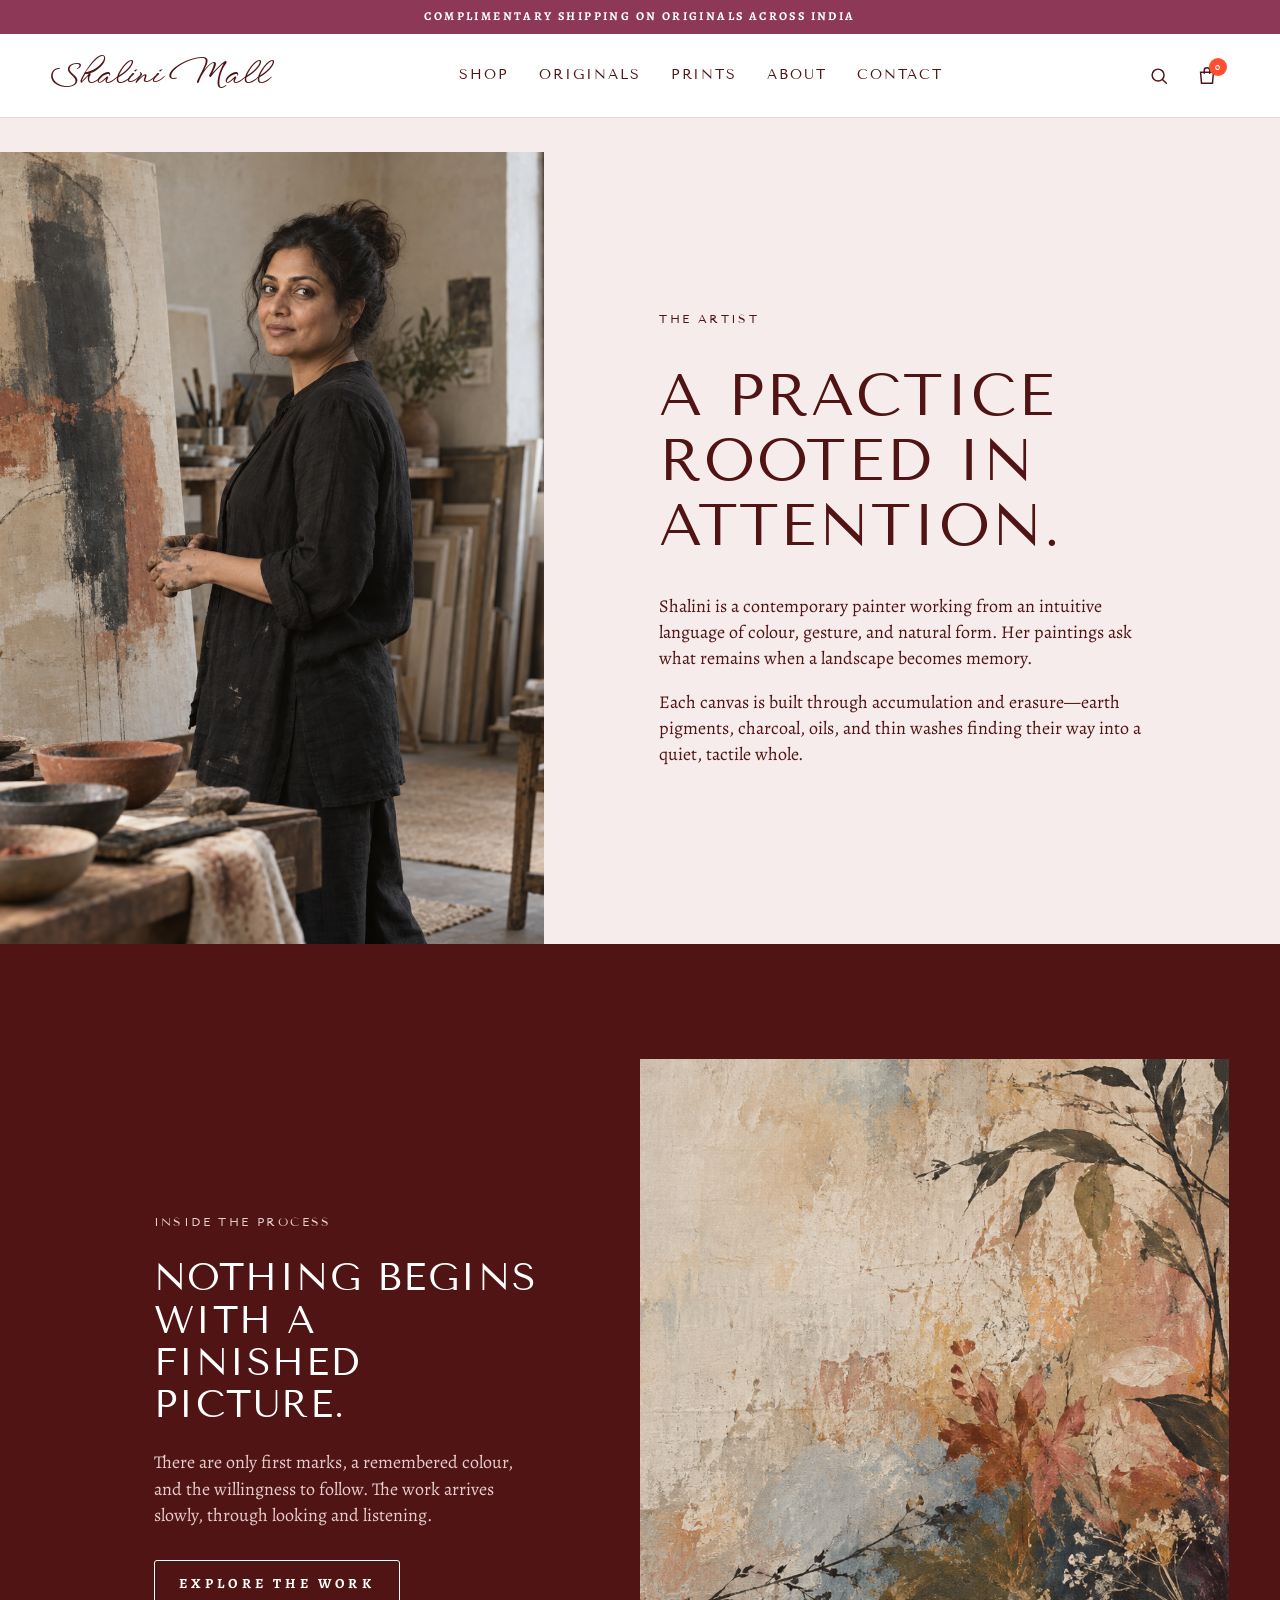
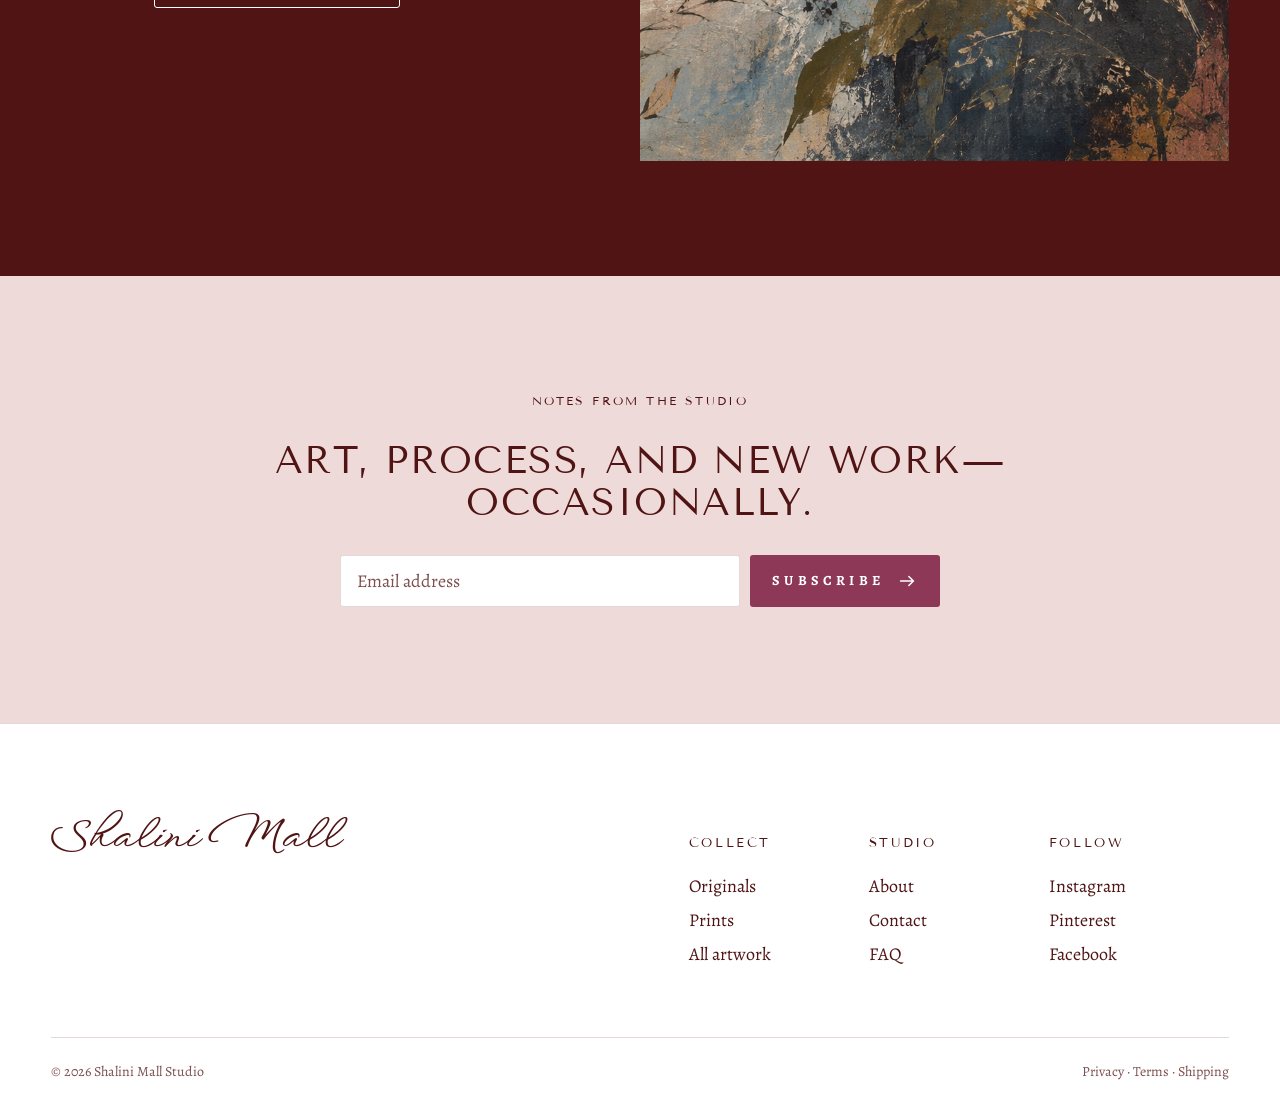
==== about.html @ 7da841d7 "Initial commit: Shalini Mall static site Co-Authored-By: Claude Opus 5.5 <noreply@anthropic.com>" ====
<!doctype html><html lang="en"><head><meta charset="utf-8"><meta name="viewport" content="width=device-width,initial-scale=1"><title>About the Artist — Shalini Mall</title><meta name="description" content="Meet Shalini and discover the ideas, materials and quiet rituals behind the work."><link rel="stylesheet" href="css/style.css"><link rel="stylesheet" href="css/animations.css"><link rel="stylesheet" href="css/responsive.css"><script defer src="js/products.js"></script><script defer src="js/cart.js"></script><script defer src="js/main.js"></script><script defer src="js/animations.js"></script></head><body class="inner-page"><main id="main" style="padding-top:118px"><section class="about-grid"><div class="artist-image"><img src="assets/images/artist-studio.png" alt="Shalini working beside a large abstract canvas"></div><div class="about-copy"><p class="eyebrow">The artist</p><h1>A practice rooted in attention.</h1><p>Shalini is a contemporary painter working from an intuitive language of colour, gesture, and natural form. Her paintings ask what remains when a landscape becomes memory.</p><p>Each canvas is built through accumulation and erasure—earth pigments, charcoal, oils, and thin washes finding their way into a quiet, tactile whole.</p></div></section><section class="section editorial reverse"><div class="editorial-copy"><p class="eyebrow">Inside the process</p><h2>Nothing begins with a finished picture.</h2><p>There are only first marks, a remembered colour, and the willingness to follow. The work arrives slowly, through looking and listening.</p><a class="button light" href="shop.html">Explore the work</a></div><div class="editorial-image"><img src="assets/images/collection-hero.png" alt="Close-up of layered paint and botanical marks"></div></section></main></body></html>
---- css/style.css ----
@import url('https://fonts.googleapis.com/css2?family=Alegreya:ital,wght@0,400;0,500;0,700;1,400&family=Tenor+Sans&family=WindSong:wght@400;500&display=swap');
:root{--paper:#f7ecec;--paper-2:#efdada;--ink:#501414;--ink-deep:#130505;--muted:#7d4f4f;--clay:#8e3857;--clay-dim:#7c314c;--sage:#efdada;--line:rgba(80,20,20,.16);--white:#fff;--dot:#ff4f33;--radius:3px;--display:'Tenor Sans',Arial,sans-serif;--logo:'WindSong',cursive;--body:'Alegreya',Georgia,serif;--gutter:clamp(20px,4vw,60px);--ease:cubic-bezier(.26,.54,.32,1)}
*{box-sizing:border-box}html{scroll-behavior:smooth}body{margin:0;background:var(--paper);color:var(--ink);font:400 18px/1.45 var(--body);overflow-x:hidden}body.locked{overflow:hidden}a{color:inherit;text-decoration:none}button,input,select,textarea{font:inherit}button{color:inherit}img{display:block;width:100%}svg{width:22px;height:22px;fill:none;stroke:currentColor;stroke-width:1.6;stroke-linecap:round}h1,h2,h3,p{margin-top:0}h1,h2,h3{font-family:var(--display);font-weight:400;line-height:1.1;letter-spacing:.04em;text-transform:uppercase}h1{font-size:clamp(2.2rem,4.6vw,4.2rem)}h2{font-size:clamp(1.7rem,3vw,2.6rem)}h3{font-size:1.05rem;letter-spacing:.18em}.sr-only{position:absolute;width:1px;height:1px;padding:0;margin:-1px;overflow:hidden;clip:rect(0,0,0,0);white-space:nowrap;border:0}.skip-link{position:fixed;left:16px;top:-60px;z-index:100;background:#fff;padding:12px}.skip-link:focus{top:16px}
.announcement{height:34px;background:var(--clay);color:var(--white);display:grid;place-items:center;text-transform:uppercase;letter-spacing:.2em;font-size:12px;font-weight:700}
.site-header{height:84px;position:fixed;top:34px;left:0;right:0;z-index:30;display:grid;grid-template-columns:auto 1fr auto;gap:24px;align-items:center;padding-inline:var(--gutter);background:var(--white);color:var(--ink);border-bottom:1px solid var(--line);transition:top .3s var(--ease),box-shadow .3s var(--ease)}.site-header.scrolled{top:0;box-shadow:0 1px 14px rgba(80,20,20,.08)}.desktop-nav,.header-actions{display:flex;align-items:center;gap:30px}.desktop-nav{justify-content:center}.desktop-nav a{font-family:var(--display);text-transform:uppercase;letter-spacing:.14em;font-size:14px}.desktop-nav a,.footer-links a{position:relative}.desktop-nav a:after,.footer-links a:after,.text-link:after{content:'';height:1px;background:currentColor;position:absolute;left:0;right:100%;bottom:-3px;transition:right .35s var(--ease)}.desktop-nav a:hover:after,.footer-links a:hover:after,.text-link:hover:after{right:0}.header-actions{justify-content:flex-end;gap:4px}
.brand{display:inline-flex;align-items:center;line-height:1}.brand span{font-family:var(--logo);font-weight:500;font-size:30px;white-space:nowrap;padding-block:6px}.brand.mini{color:var(--ink)}.brand.inverse{color:var(--ink)}footer .brand span{font-size:40px}.icon-btn{width:44px;height:44px;border:0;background:transparent;display:grid;place-items:center;cursor:pointer}.menu-btn{display:none}.cart-button{position:relative}.cart-button span{position:absolute;right:2px;top:4px;min-width:18px;height:18px;padding:0 4px;border-radius:9px;background:var(--dot);color:#fff;display:grid;place-items:center;font:700 10px/1 var(--body)}
.hero{position:relative;margin-top:84px;min-height:calc(100svh - 118px);color:#fff;background:var(--ink);overflow:hidden}.hero-slide{position:absolute;inset:0;display:flex;align-items:flex-end}.hero-slide:not(:first-child){visibility:hidden}.hero-media,.hero-media:after{position:absolute;inset:0}.hero-media{overflow:hidden}.hero-media:after{content:'';background:linear-gradient(90deg,rgba(19,5,5,.5),transparent 68%),linear-gradient(0deg,rgba(19,5,5,.4),transparent 55%)}.hero-parallax{position:absolute;left:0;right:0;top:0;height:115%;transition:transform .05s linear}.hero-parallax img{height:100%;object-fit:cover;transform:scale(var(--zoom,1));transform-origin:var(--focus,center)}.hero-copy{position:relative;z-index:1;margin-inline:var(--gutter);bottom:10vh;max-width:760px}.hero-copy .hero-title{margin:.3em 0;font-size:clamp(2.4rem,5.4vw,5rem)}.hero-sub{font-size:clamp(1.05rem,1.5vw,1.3rem);max-width:42ch}.hero-crop{overflow:hidden;padding-bottom:.08em}.hero-crop>span{display:block}
.eyebrow{font-family:var(--display);text-transform:uppercase;letter-spacing:.2em;font-size:12px}.button{min-height:48px;display:inline-flex;align-items:center;justify-content:center;padding:11px 24px;text-transform:uppercase;letter-spacing:.3em;font-size:14px;font-weight:700;border:1px solid currentColor;border-radius:var(--radius);transition:background .25s var(--ease),color .25s var(--ease),border-color .25s var(--ease);cursor:pointer}.button.light{color:white}.button.light:hover{background:white;color:var(--ink)}.button.dark{background:var(--clay);color:white;border-color:var(--clay)}.button.dark:hover{background:var(--clay-dim);border-color:var(--clay-dim)}.button.full{width:100%}
.section{padding:clamp(72px,9vw,130px) var(--gutter)}.section-head{display:flex;flex-direction:column;align-items:center;text-align:center;gap:18px;margin-bottom:clamp(36px,5vw,60px)}.section-head h2{margin:0}.text-link{position:relative;text-transform:uppercase;letter-spacing:.2em;font-size:13px;font-weight:700}
.collections{display:grid;grid-template-columns:1.3fr .7fr;gap:16px}.collection-card{position:relative;min-height:70vh;overflow:hidden;color:white;display:flex;align-items:flex-end;padding:clamp(28px,4vw,56px)}.collection-card img{position:absolute;inset:0;height:100%;object-fit:cover;object-position:var(--crop);transition:transform 1.1s var(--ease)}.collection-card:after{content:'';position:absolute;inset:0;background:linear-gradient(0deg,rgba(19,5,5,.55),transparent 58%)}.collection-card:hover img{transform:scale(1.04)}.collection-card div{position:relative;z-index:1}.collection-card h3{font-size:clamp(1.8rem,3.2vw,2.8rem);letter-spacing:.06em;margin:.2em 0 .4em}
.product-grid{display:grid;grid-template-columns:repeat(3,1fr);gap:clamp(36px,4vw,56px) clamp(16px,2vw,30px)}.product-image{position:relative;aspect-ratio:4/5;overflow:hidden;display:block;background:var(--white)}.product-image img{height:100%;object-fit:cover;object-position:var(--crop);transition:transform .8s var(--ease)}.product-image:after{content:'';position:absolute;inset:0;background:#000;opacity:0;transition:opacity .3s var(--ease)}.product-image:hover:after{opacity:.1}.product-image:hover img{transform:scale(1.03)}.product-image span{position:absolute;top:0;right:0;z-index:1;background:var(--clay);color:#fff;padding:6px 7px 6px 9px;font-size:12px;line-height:1;text-transform:uppercase;letter-spacing:.1em}.product-meta{display:flex;flex-direction:column;align-items:center;text-align:center;gap:4px;padding-top:16px}.product-meta h3{font-size:16px;letter-spacing:.2em;line-height:1.2;margin:0 0 6px}.product-meta p{font-size:15px;color:var(--muted);margin:0}.product-meta strong{font-size:16px;color:var(--clay);font-weight:400}
.editorial{display:grid;grid-template-columns:1fr 1fr;background:var(--white)}.editorial-image{min-height:78vh;overflow:hidden}.editorial-image img{height:100%;object-fit:cover}.editorial-copy{display:flex;flex-direction:column;align-items:flex-start;justify-content:center;padding:clamp(56px,8vw,130px)}.editorial-copy h2{margin:.4em 0 .6em}.editorial-copy p:not(.eyebrow){max-width:48ch;color:var(--muted);margin-bottom:32px}.editorial.reverse{background:var(--ink);color:var(--white)}.editorial.reverse .editorial-copy{order:1}.editorial.reverse .editorial-image{order:2}.editorial.reverse .editorial-copy p{color:#e6cccc}.about-grid{display:grid;grid-template-columns:.85fr 1.15fr}.artist-image{min-height:88vh}.artist-image img{height:100%;object-fit:cover}.about-copy{display:flex;flex-direction:column;justify-content:center;padding:clamp(56px,9vw,140px)}.about-copy h1,.about-copy h2{margin:.4em 0 .6em}
.reviews{background:var(--white);padding-inline:0;overflow:hidden;container-type:inline-size;--card:33.333cqw}.reviews .section-head{padding-inline:var(--gutter);margin-bottom:10px}.review-track{position:relative;display:flex;overflow-x:auto;scroll-snap-type:x mandatory;scrollbar-width:none;padding:40px calc((100cqw - var(--card))/2) 50px;outline:0}.review-track::-webkit-scrollbar{display:none}.review-card{flex:0 0 var(--card);margin:0;scroll-snap-align:center;display:flex;cursor:pointer}.review-card.is-selected{cursor:auto}.review-body{flex:1;display:flex;flex-direction:column;align-items:center;text-align:center;background:var(--paper);margin:0 18px;padding:36px 30px 32px;transform:scale(.86);transition:transform .5s ease,box-shadow .5s ease}.is-selected .review-body{position:relative;z-index:1;transform:scale(1);box-shadow:0 10px 25px rgba(80,20,20,.12)}.review-track:focus-visible .is-selected .review-body{outline:1px solid var(--clay);outline-offset:4px}.review-stars{color:var(--clay);font-size:18px;letter-spacing:.2em;margin-bottom:16px}.review-body blockquote{margin:0 0 22px;font-size:1.05rem;line-height:1.55}.review-thumb{display:block;width:65px;height:65px;border-radius:50%;overflow:hidden;margin:auto 0 12px}.review-thumb img{height:100%;object-fit:cover;object-position:var(--crop)}.review-body figcaption{display:flex;flex-direction:column;align-items:center;gap:2px}.review-body cite{font-style:normal;font-weight:700;font-size:1.05rem}.review-body figcaption span{font-size:14px;color:var(--muted)}.review-piece{margin-top:8px;font:400 12px var(--display);text-transform:uppercase;letter-spacing:.14em;color:var(--clay)}.review-piece:hover{text-decoration:underline;text-underline-offset:3px}.review-dots{display:flex;justify-content:center;gap:6px}.review-dot{width:24px;height:24px;border:0;padding:0;background:none;cursor:pointer;display:grid;place-items:center;color:var(--ink)}.review-dot:before{content:'';width:6px;height:6px;border-radius:50%;background:currentColor;opacity:.35;transition:.3s}.review-dot[aria-current]:before{width:9px;height:9px;opacity:1}
.newsletter{background:var(--sage);color:var(--ink);padding:clamp(72px,9vw,120px) var(--gutter);display:flex;flex-direction:column;align-items:center;text-align:center}.newsletter h2{max-width:760px;margin:.5em auto .8em}.newsletter form{width:min(600px,100%);display:flex;gap:10px;position:relative}.newsletter input{flex:1;background:var(--white);border:1px solid var(--line);border-radius:var(--radius);color:var(--ink);padding:12px 16px;outline:none}.newsletter input:focus{border-color:var(--ink)}.newsletter input::placeholder{color:var(--muted)}.newsletter button{border:0;border-radius:var(--radius);background:var(--clay);color:white;display:flex;align-items:center;justify-content:center;gap:12px;padding:11px 22px;text-transform:uppercase;letter-spacing:.3em;font-size:14px;font-weight:700;cursor:pointer;transition:background .25s var(--ease)}.newsletter button:hover{background:var(--clay-dim)}.form-message{position:absolute;top:100%;left:0;margin-top:9px}
footer{background:var(--white);color:var(--ink);border-top:1px solid var(--line);padding:clamp(60px,7vw,90px) var(--gutter) 28px}.footer-links{display:grid;grid-template-columns:repeat(3,180px);justify-content:end;margin-top:-30px}.footer-links div{display:flex;flex-direction:column;gap:8px}.footer-links b{font:400 13px var(--display);text-transform:uppercase;letter-spacing:.2em;margin-bottom:14px}.legal{border-top:1px solid var(--line);margin-top:70px;padding-top:24px;display:flex;justify-content:space-between;font-size:14px;color:var(--muted)}
.scrim{position:fixed;inset:0;background:rgba(19,5,5,.45);z-index:50;opacity:0;visibility:hidden;transition:.3s}.overlay-open .scrim{opacity:1;visibility:visible}.panel{position:fixed;top:0;bottom:0;width:min(460px,92vw);background:var(--white);color:var(--ink);z-index:60;padding:28px;transition:transform .5s var(--ease);display:flex;flex-direction:column}.menu-panel{left:0;transform:translateX(-105%)}.cart-panel{right:0;transform:translateX(105%)}.panel.open{transform:none}.panel-head{display:flex;justify-content:space-between;align-items:center;border-bottom:1px solid var(--line);padding-bottom:20px}.panel-head h2{font-size:1.3rem;margin:0}.menu-panel nav{display:flex;flex-direction:column;margin:auto 0}.menu-panel nav a{font:400 clamp(1.5rem,4vw,2.2rem)/1.9 var(--display);text-transform:uppercase;letter-spacing:.08em}.panel-foot{display:flex;gap:20px;border-top:1px solid var(--line);padding-top:20px}
.cart-items{overflow:auto;flex:1;padding-block:24px}.cart-item{display:grid;grid-template-columns:90px 1fr;gap:16px;padding-block:16px;border-bottom:1px solid var(--line)}.cart-thumb{height:110px;overflow:hidden}.cart-thumb img{height:100%;object-fit:cover;object-position:var(--crop)}.cart-line{display:flex;justify-content:space-between;gap:12px}.cart-line button{border:0;background:none;font-size:13px;text-decoration:underline;cursor:pointer}.cart-item small{display:block;color:var(--muted);margin:7px 0 18px}.qty{border:1px solid var(--line);border-radius:var(--radius);display:flex;align-items:center}.qty button{width:30px;height:28px;text-decoration:none}.cart-summary{border-top:1px solid var(--line);padding-top:20px}.cart-summary div{display:flex;justify-content:space-between}.cart-summary p{font-size:14px;color:var(--muted)}.empty-state{margin:auto;text-align:center}
.search-overlay{position:fixed;inset:0;background:var(--paper);z-index:70;padding:50px var(--gutter);transform:translateY(-105%);transition:.5s var(--ease);overflow:auto}.search-overlay.open{transform:none}.search-top{display:flex;justify-content:space-between;align-items:center}.search-top label{font-family:var(--display);text-transform:uppercase;letter-spacing:.2em;font-size:12px}.search-overlay>input{width:100%;border:0;border-bottom:1px solid var(--line);background:none;color:var(--ink);font:400 clamp(1.8rem,4.5vw,3.6rem) var(--display);text-transform:uppercase;letter-spacing:.06em;padding:4vw 0 2vw;outline:0}.search-results{max-width:900px;margin-top:40px}.search-results a{display:flex;justify-content:space-between;border-bottom:1px solid var(--line);padding:18px 0;font-size:18px}.search-results small{display:block;color:var(--muted);font-size:13px}.search-results b{color:var(--clay);font-weight:400}
.toast{position:fixed;z-index:90;left:50%;bottom:28px;transform:translate(-50%,20px);background:var(--ink);color:white;border-radius:var(--radius);padding:12px 20px;opacity:0;visibility:hidden;transition:.3s}.toast.show{opacity:1;visibility:visible;transform:translate(-50%,0)}
.shop-page{padding:190px var(--gutter) 120px}.shop-head{display:flex;flex-direction:column;align-items:center;text-align:center;gap:28px;margin-bottom:50px}.shop-head h1{margin:.3em 0 .4em}.shop-head p:not(.eyebrow){color:var(--muted);margin:0}.filters{display:flex;flex-wrap:wrap;justify-content:center;gap:8px}.filter,.sort{border:1px solid var(--line);border-radius:var(--radius);background:var(--white);color:var(--ink);padding:10px 18px;min-height:44px;cursor:pointer}.filter{font-family:var(--display);text-transform:uppercase;letter-spacing:.14em;font-size:13px}.filter.active{background:var(--clay);border-color:var(--clay);color:white}
.product-layout{display:grid;grid-template-columns:1.18fr .82fr;gap:clamp(40px,6vw,100px);padding:170px var(--gutter) 120px}.product-gallery{position:relative;min-height:80vh;overflow:hidden;background:var(--white)}.product-gallery img{position:absolute;inset:0;height:100%;object-fit:cover;object-position:var(--crop);cursor:zoom-in}.gallery-note{position:absolute;bottom:20px;left:20px;background:rgba(255,255,255,.9);padding:8px 12px;font-size:12px;text-transform:uppercase;letter-spacing:.1em}.product-info{align-self:start;position:sticky;top:120px}.product-info h1{font-size:clamp(1.9rem,3vw,2.6rem);margin:.3em 0}.price{font-size:1.25rem;color:var(--clay)}.product-info>p{max-width:50ch;color:var(--muted)}.option-group{border-top:1px solid var(--line);padding-top:20px;margin-top:28px}.option-group label{display:block;font-family:var(--display);text-transform:uppercase;letter-spacing:.2em;font-size:12px;margin-bottom:10px}.option-group select{width:100%;padding:12px 14px;background:var(--white);color:var(--ink);border:1px solid var(--line);border-radius:var(--radius)}.purchase-row{display:grid;grid-template-columns:90px 1fr;gap:10px;margin-top:24px}.purchase-row input{width:100%;text-align:center;border:1px solid var(--line);border-radius:var(--radius);background:var(--white);color:var(--ink)}.accordion{border-top:1px solid var(--line);margin-top:36px}.accordion details{border-bottom:1px solid var(--line);padding:18px 0}.accordion summary{cursor:pointer;font-family:var(--display);text-transform:uppercase;letter-spacing:.16em;font-size:13px}
.contact-grid{display:grid;grid-template-columns:1fr 1fr;gap:40px}.contact-card{background:var(--white);padding:clamp(30px,5vw,70px)}.contact-card input,.contact-card textarea{width:100%;border:0;border-bottom:1px solid var(--line);background:transparent;color:var(--ink);padding:16px 0;margin-bottom:18px}.contact-card input:focus,.contact-card textarea:focus{outline:0;border-bottom-color:var(--ink)}.contact-card textarea{min-height:120px}.faq details{border-top:1px solid var(--line);padding:20px 0}.faq summary{font-family:var(--display);text-transform:uppercase;letter-spacing:.1em;font-size:1rem;cursor:pointer}
---- css/animations.css ----
[data-reveal]{opacity:0;transform:translateY(32px);transition:opacity .8s var(--ease),transform .8s var(--ease)}[data-reveal].is-visible{opacity:1;transform:none}.js .hero .hero-slide{visibility:hidden;transition:visibility 0s .6s}.js .hero .hero-slide.is-selected{visibility:visible;transition:none}.js .hero .hero-media{opacity:0}.js .hero .is-selected .hero-media{animation:heroIn .7s ease both}.js .hero .animate-out .hero-media{animation:heroOut .5s ease-in .05s both}.js .hero .hero-crop>span{opacity:0;transform:translateY(15px)}.js .hero .is-selected .hero-crop>span{animation:riseUp 1s var(--ease) .7s forwards}.js .hero .is-selected .hero-title>span{animation-duration:.8s;animation-delay:.3s}.js .hero .hero-link{opacity:0}.js .hero .is-selected .hero-link{animation:fadeIn .6s ease 1s both}@keyframes heroIn{from{opacity:0;transform:translateX(200px)}to{opacity:1;transform:none}}@keyframes heroOut{from{opacity:1;transform:none}to{opacity:0;transform:translateX(-200px)}}@keyframes fadeIn{from{opacity:0}to{opacity:1}}@keyframes riseUp{from{opacity:1;transform:translateY(120%)}to{opacity:1;transform:none}}@media(prefers-reduced-motion:reduce){*,*:before,*:after{animation-duration:.01ms!important;animation-iteration-count:1!important;scroll-behavior:auto!important;transition-duration:.01ms!important}[data-reveal]{opacity:1;transform:none}}
---- css/responsive.css ----
@media(max-width:900px){.desktop-nav{display:none}.menu-btn{display:grid}.site-header{grid-template-columns:auto 1fr auto}.editorial,.about-grid,.product-layout,.contact-grid{grid-template-columns:1fr}.editorial.reverse .editorial-copy{order:2}.product-info{position:static}.collections{grid-template-columns:1fr}.collection-card{min-height:62vh}.product-grid{grid-template-columns:repeat(2,1fr)}.reviews{--card:60cqw}.footer-links{grid-template-columns:repeat(3,1fr);margin-top:4rem}.hero-copy{bottom:8vh}.hero-copy .hero-title{max-width:12ch}.filters{width:100%}.artist-image{min-height:70vh}.newsletter h2{max-width:18ch}.product-gallery{min-height:70vh}}
@media(max-width:560px){:root{--gutter:20px}.announcement{font-size:10px;letter-spacing:.14em}.site-header{top:29px;height:68px}.brand span{font-size:24px}.hero{margin-top:68px;min-height:calc(100svh - 97px)}.hero-copy{bottom:7vh}.hero-sub{max-width:29ch}.product-grid{grid-template-columns:1fr}.reviews{--card:82cqw}.review-body{margin:0 8px;padding:30px 20px 26px}.product-image{aspect-ratio:4/5}.section{padding-block:88px}.editorial-copy,.about-copy{padding:72px var(--gutter)}.panel{width:100%}.newsletter{padding:88px var(--gutter)}.newsletter form{flex-direction:column;align-items:stretch}.footer-links{grid-template-columns:1fr 1fr;gap:40px}footer{padding:72px var(--gutter) 24px}.legal{align-items:flex-start;flex-direction:column}.shop-page{padding-top:142px}.search-overlay{padding:32px var(--gutter)}.search-overlay input{font-size:2rem}.collection-card{min-height:54vh}.contact-card{padding:32px}.product-layout{padding-top:130px}}
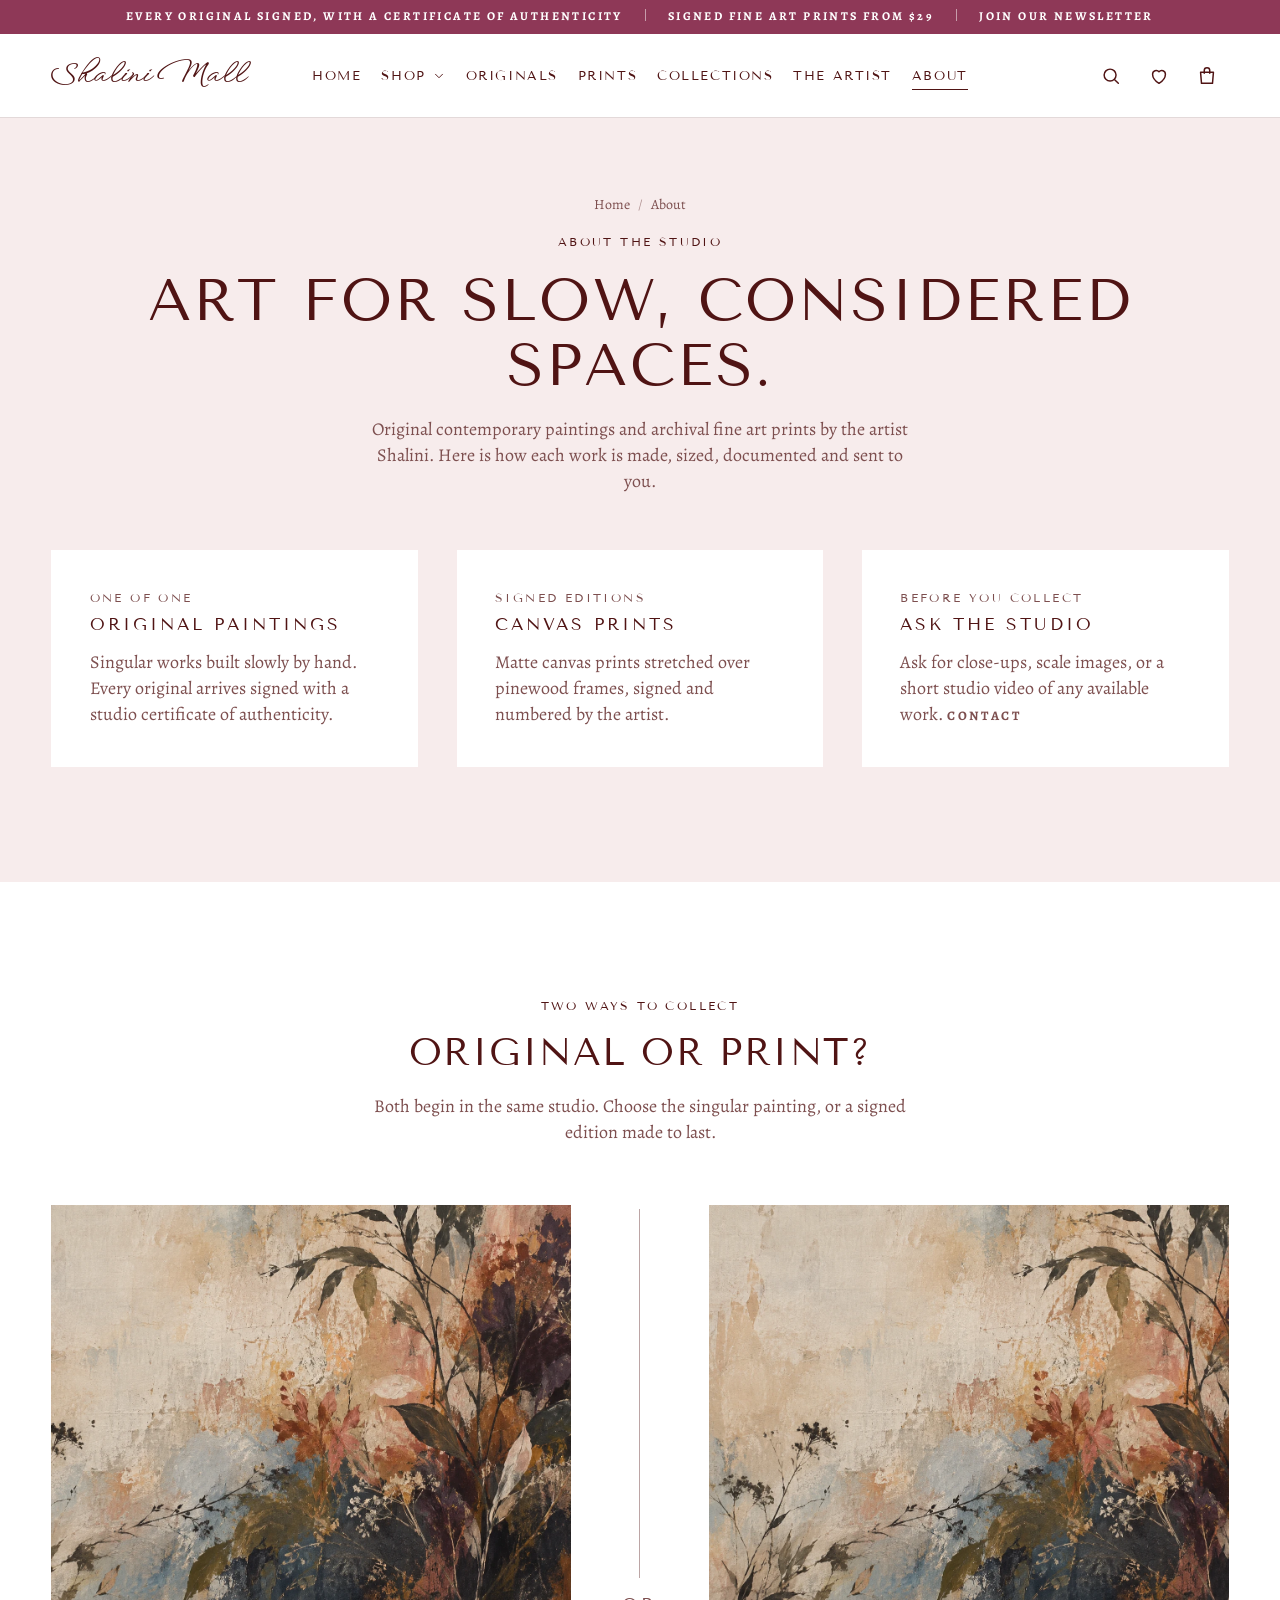
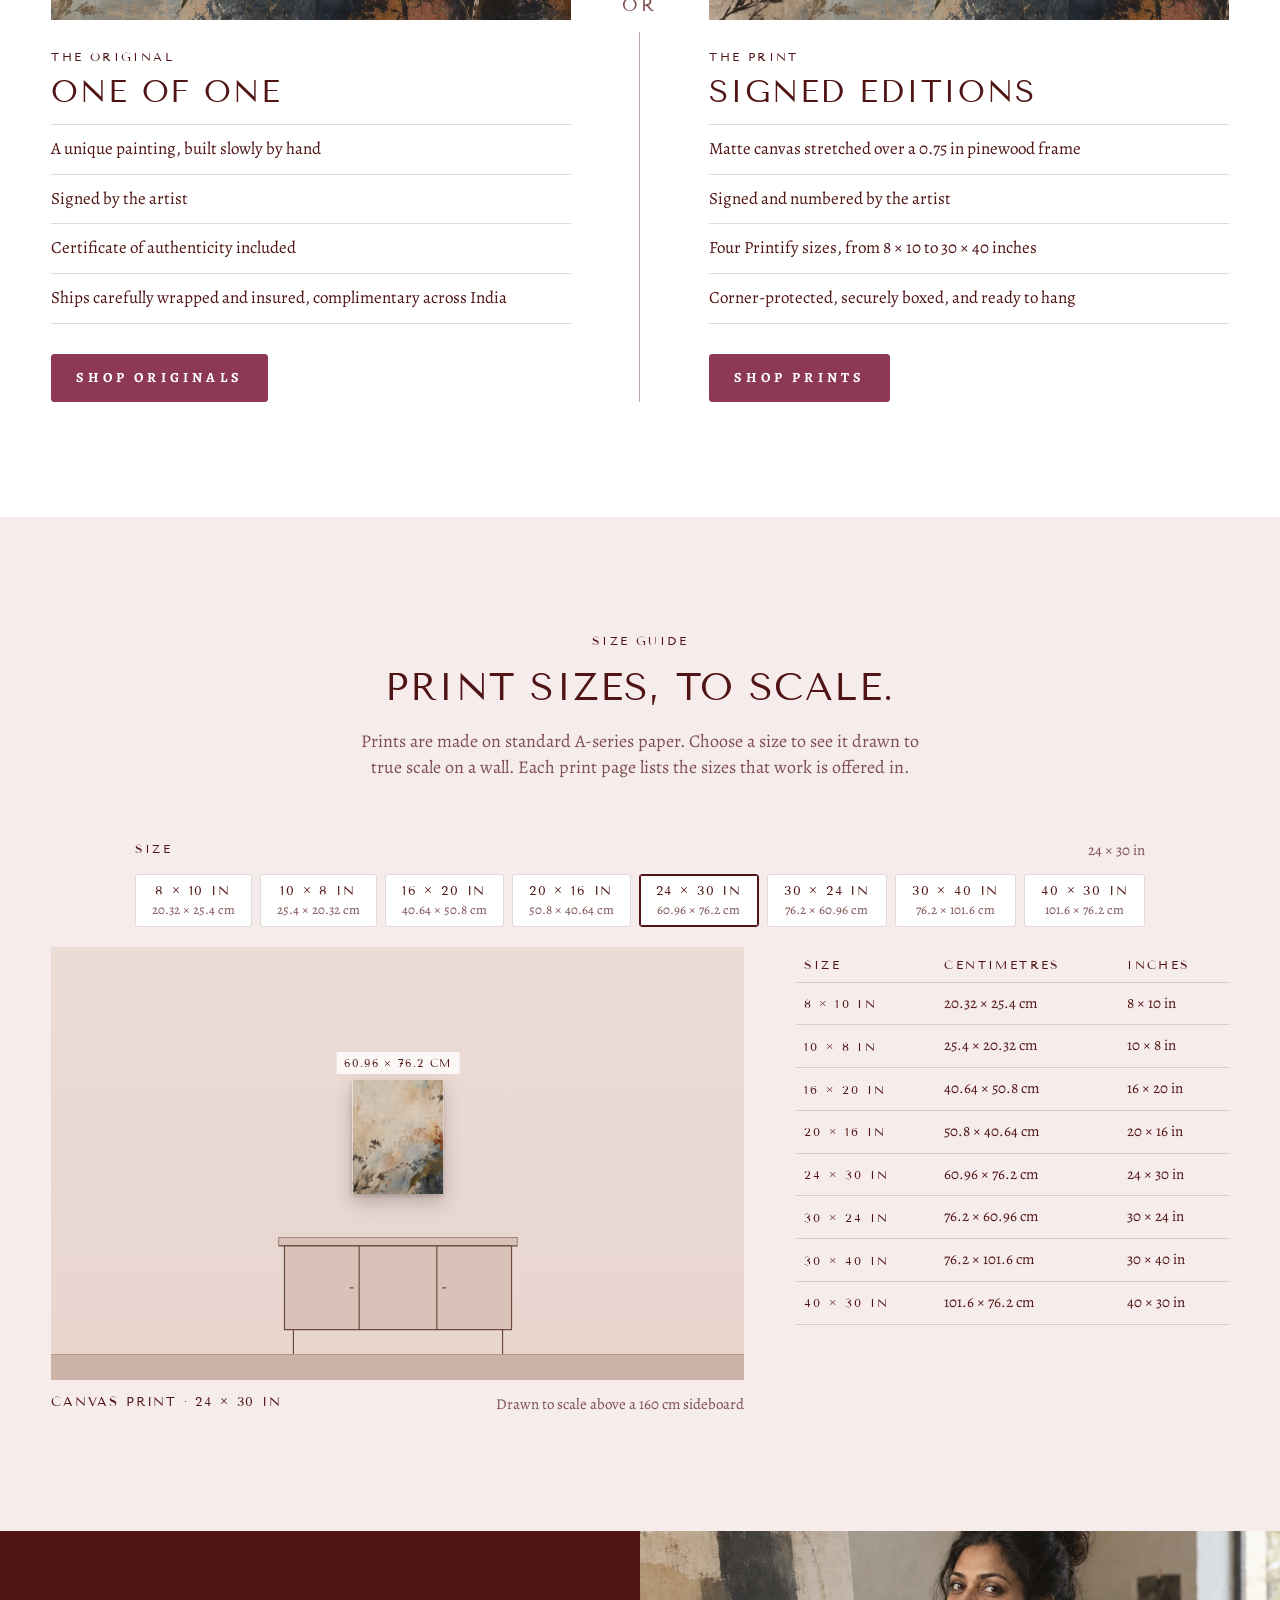
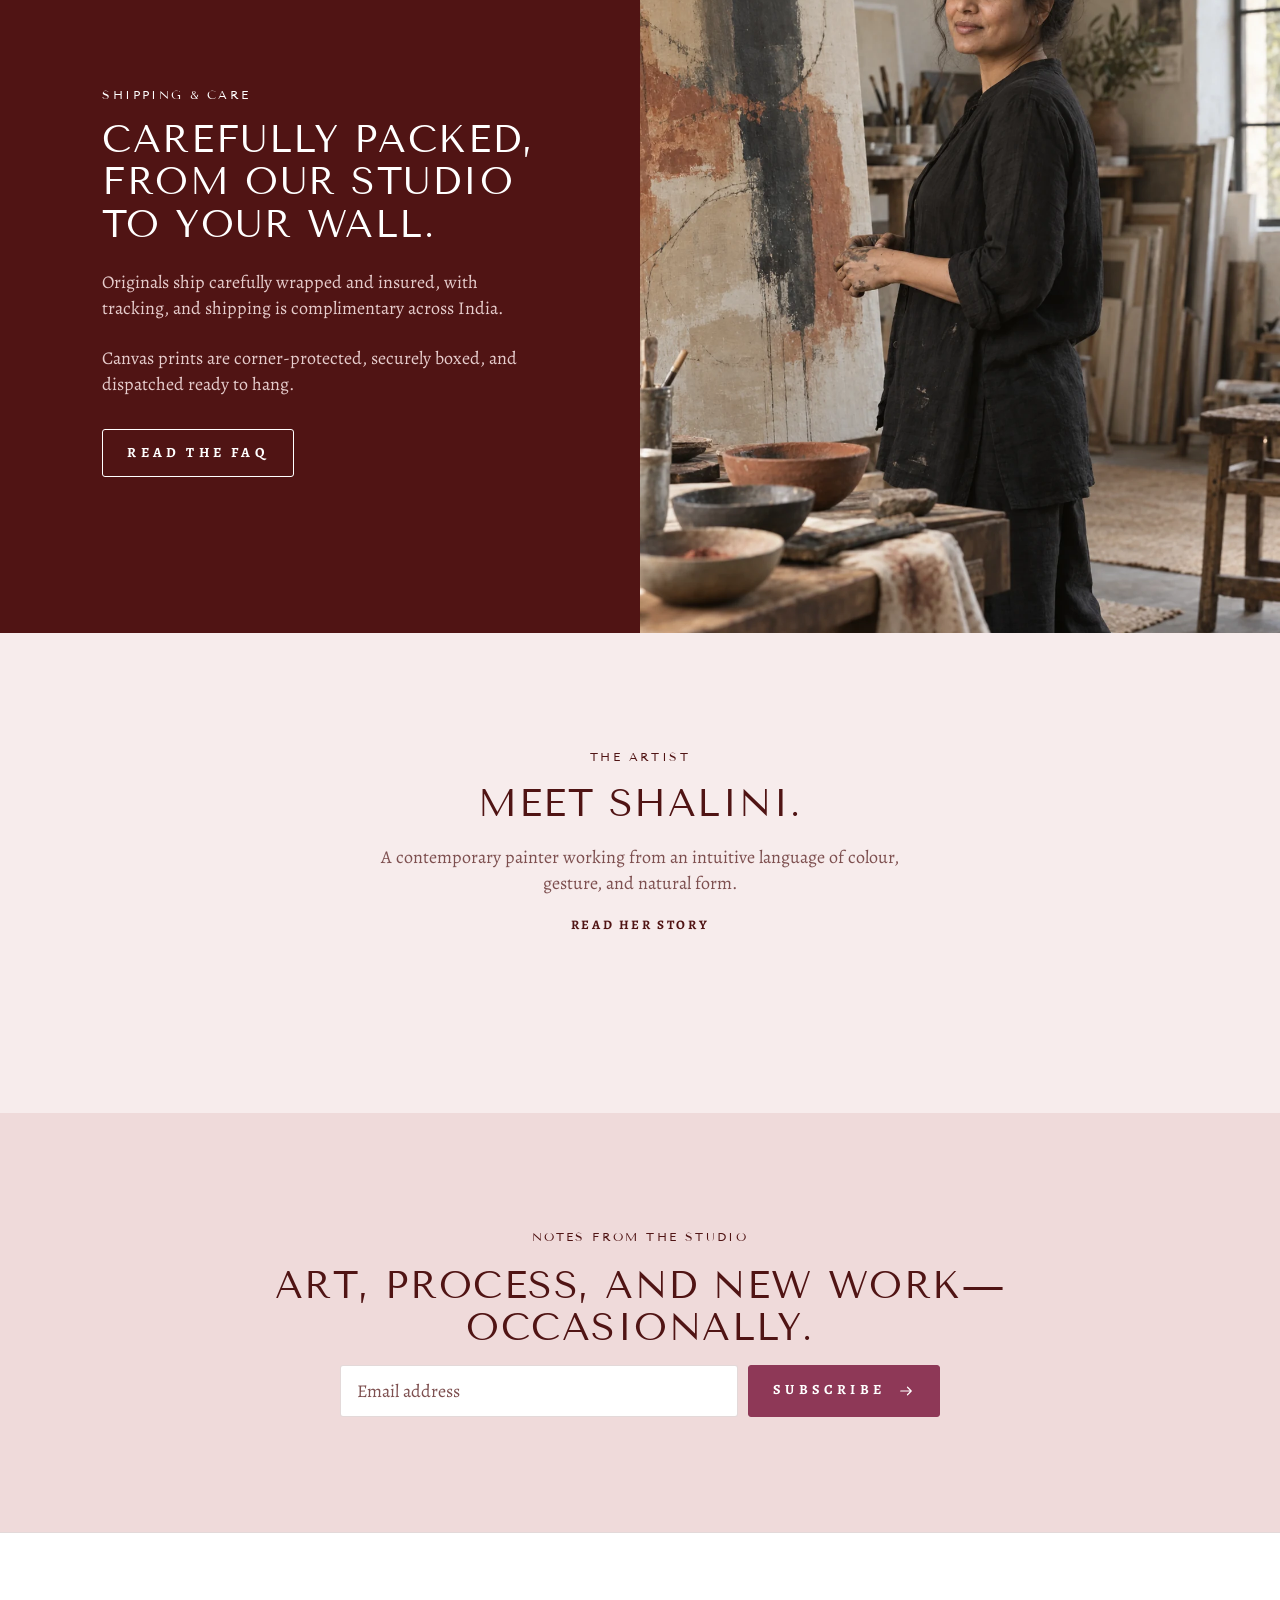
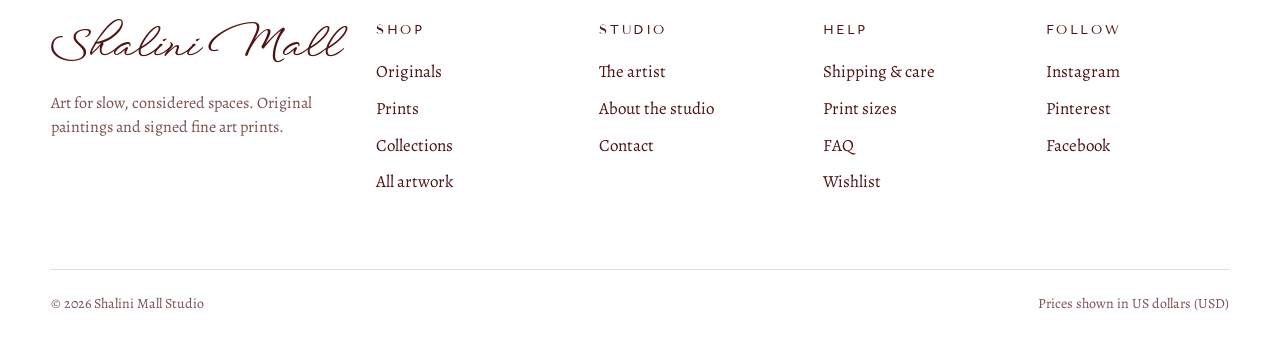
==== commit 383035bd: "Update Shalini Mall storefront and Shopify catalogue setup" ====
--- a/about.html
+++ b/about.html
@@ -1 +1,125 @@
-<!doctype html><html lang="en"><head><meta charset="utf-8"><meta name="viewport" content="width=device-width,initial-scale=1"><title>About the Artist — Shalini Mall</title><meta name="description" content="Meet Shalini and discover the ideas, materials and quiet rituals behind the work."><link rel="stylesheet" href="css/style.css"><link rel="stylesheet" href="css/animations.css"><link rel="stylesheet" href="css/responsive.css"><script defer src="js/products.js"></script><script defer src="js/cart.js"></script><script defer src="js/main.js"></script><script defer src="js/animations.js"></script></head><body class="inner-page"><main id="main" style="padding-top:118px"><section class="about-grid"><div class="artist-image"><img src="assets/images/artist-studio.png" alt="Shalini working beside a large abstract canvas"></div><div class="about-copy"><p class="eyebrow">The artist</p><h1>A practice rooted in attention.</h1><p>Shalini is a contemporary painter working from an intuitive language of colour, gesture, and natural form. Her paintings ask what remains when a landscape becomes memory.</p><p>Each canvas is built through accumulation and erasure—earth pigments, charcoal, oils, and thin washes finding their way into a quiet, tactile whole.</p></div></section><section class="section editorial reverse"><div class="editorial-copy"><p class="eyebrow">Inside the process</p><h2>Nothing begins with a finished picture.</h2><p>There are only first marks, a remembered colour, and the willingness to follow. The work arrives slowly, through looking and listening.</p><a class="button light" href="shop.html">Explore the work</a></div><div class="editorial-image"><img src="assets/images/collection-hero.png" alt="Close-up of layered paint and botanical marks"></div></section></main></body></html>
+<!doctype html>
+<html lang="en">
+<head>
+  <meta charset="utf-8">
+  <meta name="viewport" content="width=device-width,initial-scale=1">
+  <title>About the Studio — Shalini Mall</title>
+  <meta name="description" content="How Shalini Mall's original paintings and signed fine art prints are made, sized, authenticated and shipped.">
+  <link rel="canonical" href="https://shalini-mall.vercel.app/about.html">
+  <meta property="og:type" content="website">
+  <meta property="og:site_name" content="Shalini Mall">
+  <meta property="og:title" content="About the Studio — Shalini Mall">
+  <meta property="og:description" content="Art for slow, considered spaces.">
+  <meta property="og:url" content="https://shalini-mall.vercel.app/about.html">
+  <meta property="og:image" content="https://shalini-mall.vercel.app/assets/images/artist-studio.jpg">
+  <meta name="twitter:card" content="summary_large_image">
+  <meta name="theme-color" content="#f7ecec">
+  <link rel="icon" href="data:image/svg+xml,%3Csvg xmlns='http://www.w3.org/2000/svg' viewBox='0 0 32 32'%3E%3Crect width='32' height='32' fill='%238e3857'/%3E%3Ctext x='16' y='23' font-family='Georgia,serif' font-size='20' text-anchor='middle' fill='%23fff'%3ES%3C/text%3E%3C/svg%3E">
+  <link rel="preconnect" href="https://fonts.googleapis.com">
+  <link rel="preconnect" href="https://fonts.gstatic.com" crossorigin>
+  <link rel="stylesheet" href="https://fonts.googleapis.com/css2?family=Alegreya:ital,wght@0,400;0,500;0,700;1,400&family=Tenor+Sans&family=WindSong:wght@400;500&display=swap">
+  <link rel="stylesheet" href="css/global.css">
+  <link rel="stylesheet" href="css/header.css">
+  <link rel="stylesheet" href="css/components.css">
+  <link rel="stylesheet" href="css/editorial.css">
+  <link rel="stylesheet" href="css/shop.css">
+  <link rel="stylesheet" href="css/footer.css">
+  <link rel="stylesheet" href="css/animations.css">
+  <script>document.documentElement.classList.add('js')</script>
+  <script defer src="js/core.js"></script>
+  <script defer src="js/products.js"></script>
+  <script defer src="js/cart.js"></script>
+  <script defer src="js/wishlist.js"></script>
+  <script defer src="js/recently-viewed.js"></script>
+  <script defer src="js/cards.js"></script>
+  <script defer src="js/variants.js"></script>
+  <script defer src="js/layout.js"></script>
+  <script defer src="js/app.js"></script>
+  <script defer src="js/search.js"></script>
+  <script defer src="js/quick-view.js"></script>
+  <script defer src="js/wall-preview.js"></script>
+  <script defer src="js/about-page.js"></script>
+  <script defer src="js/animations.js"></script>
+</head>
+<body>
+<main id="main">
+  <div class="page">
+    <header class="shop-head">
+      <nav class="breadcrumb" aria-label="Breadcrumb"><ol><li><a href="index.html">Home</a></li><li aria-current="page">About</li></ol></nav>
+      <p class="eyebrow">About the studio</p>
+      <h1>Art for slow, considered spaces.</h1>
+      <p>Original contemporary paintings and archival fine art prints by the artist Shalini. Here is how each work is made, sized, documented and sent to you.</p>
+    </header>
+    <div class="info-grid" data-reveal-stagger>
+      <article class="info-card"><p class="eyebrow">One of one</p><h2 class="info-card__title">Original paintings</h2><p>Singular works built slowly by hand. Every original arrives signed with a studio certificate of authenticity.</p></article>
+      <article class="info-card"><p class="eyebrow">Signed editions</p><h2 class="info-card__title">Canvas prints</h2><p>Matte canvas prints stretched over pinewood frames, signed and numbered by the artist.</p></article>
+      <article class="info-card"><p class="eyebrow">Before you collect</p><h2 class="info-card__title">Ask the studio</h2><p>Ask for close-ups, scale images, or a short studio video of any available work. <a class="text-link" href="contact.html">Contact</a></p></article>
+    </div>
+  </div>
+
+  <section class="section section--surface" id="original-or-print" aria-labelledby="compareTitle">
+    <div class="section-head" data-reveal>
+      <p class="eyebrow">Two ways to collect</p>
+      <h2 id="compareTitle">Original or print?</h2>
+      <p>Both begin in the same studio. Choose the singular painting, or a signed edition made to last.</p>
+    </div>
+    <div class="compare" data-reveal>
+      <article class="compare-col">
+        <div class="art" style="--crop:78% 70%"><img src="assets/images/collection-hero.webp" alt="" loading="lazy" decoding="async"></div>
+        <p class="eyebrow">The original</p>
+        <h3>One of one</h3>
+        <ul class="compare-list">
+          <li>A unique painting, built slowly by hand</li>
+          <li>Signed by the artist</li>
+          <li>Certificate of authenticity included</li>
+          <li>Ships carefully wrapped and insured, complimentary across India</li>
+        </ul>
+        <a class="button dark" href="originals.html">Shop originals</a>
+      </article>
+      <div class="compare-divider" aria-hidden="true"><span>or</span></div>
+      <article class="compare-col">
+        <div class="art" style="--crop:12% 62%"><img src="assets/images/collection-hero.webp" alt="" loading="lazy" decoding="async"></div>
+        <p class="eyebrow">The print</p>
+        <h3>Signed editions</h3>
+        <ul class="compare-list">
+          <li>Matte canvas stretched over a 0.75 in pinewood frame</li>
+          <li>Signed and numbered by the artist</li>
+          <li>Four Printify sizes, from 8 × 10 to 30 × 40 inches</li>
+          <li>Corner-protected, securely boxed, and ready to hang</li>
+        </ul>
+        <a class="button dark" href="prints.html">Shop prints</a>
+      </article>
+    </div>
+  </section>
+
+  <section class="section" id="print-sizes" aria-labelledby="sizesTitle">
+    <div class="section-head" data-reveal>
+      <p class="eyebrow">Size guide</p>
+      <h2 id="sizesTitle">Print sizes, to scale.</h2>
+      <p>Prints are made on standard A-series paper. Choose a size to see it drawn to true scale on a wall. Each print page lists the sizes that work is offered in.</p>
+    </div>
+    <div class="size-explorer" id="sizeExplorer" data-reveal></div>
+  </section>
+
+  <section class="editorial editorial--dark on-dark" id="shipping" aria-labelledby="shippingTitle">
+    <div class="editorial-copy">
+      <p class="eyebrow">Shipping &amp; care</p>
+      <h2 id="shippingTitle">Carefully packed, from our studio to your wall.</h2>
+      <p>Originals ship carefully wrapped and insured, with tracking, and shipping is complimentary across India.</p>
+      <p>Canvas prints are corner-protected, securely boxed, and dispatched ready to hang.</p>
+      <a class="button light" href="contact.html#faq">Read the FAQ</a>
+    </div>
+    <div class="art" data-reveal-image style="--crop:50% 85%"><img src="assets/images/artist-studio.webp" alt="Pigments, brushes and linen on the studio table" loading="lazy" decoding="async"></div>
+  </section>
+
+  <section class="section" aria-labelledby="meetTitle">
+    <div class="section-head" data-reveal>
+      <p class="eyebrow">The artist</p>
+      <h2 id="meetTitle">Meet Shalini.</h2>
+      <p>A contemporary painter working from an intuitive language of colour, gesture, and natural form.</p>
+      <a class="text-link" href="artist.html">Read her story</a>
+    </div>
+  </section>
+</main>
+</body>
+</html>
--- a/css/global.css
+++ b/css/global.css
@@ -0,0 +1,266 @@
+/* ==========================================================================
+   Shalini Mall — design tokens + base styles
+   Values are extracted from the original site (style.css, 2026) so the
+   palette, type and spacing stay identical; only the naming is new.
+   Breakpoints used across the stylesheets:
+     1280px  large desktop tightening
+     1100px  desktop nav → mobile drawer
+      768px  tablet → 2-column grids
+      480px  phone → single column
+   ========================================================================== */
+
+:root {
+  /* Colour */
+  --color-background: #f7ecec;
+  --color-surface: #ffffff;
+  --color-surface-alt: #efdada;
+  --color-text: #501414;
+  --color-text-deep: #130505;
+  --color-muted: #7d4f4f;
+  --color-accent: #8e3857;
+  --color-accent-hover: #7c314c;
+  --color-border: rgba(80, 20, 20, .16);
+  --color-border-strong: rgba(80, 20, 20, .38);
+  --color-scrim: rgba(19, 5, 5, .45);
+  --color-on-dark: #ffffff;
+  --color-on-dark-muted: #e6cccc;
+
+  /* Type */
+  --font-heading: 'Tenor Sans', Arial, sans-serif;
+  --font-body: 'Alegreya', Georgia, serif;
+  --font-logo: 'WindSong', cursive;
+  --text-xs: 12px;
+  --text-sm: 14px;
+  --text-md: 16px;
+  --text-base: 18px;
+  --tracking-wide: .2em;
+  --tracking-mid: .14em;
+
+  /* Layout */
+  --container-width: 1600px;
+  --gutter: clamp(20px, 4vw, 60px);
+  --announce-h: 34px;
+  --header-h: 84px;
+  --radius: 3px;
+
+  /* Spacing */
+  --space-xs: 4px;
+  --space-sm: 8px;
+  --space-md: 16px;
+  --space-lg: 24px;
+  --space-xl: 40px;
+  --space-2xl: 64px;
+  --space-section: clamp(72px, 9vw, 130px);
+
+  /* Motion */
+  --ease: cubic-bezier(.26, .54, .32, 1);
+  --dur-fast: .2s;
+  --dur: .35s;
+  --dur-slow: .5s;
+
+  --shadow-soft: 0 10px 25px rgba(80, 20, 20, .12);
+}
+
+@media (max-width: 480px) {
+  :root { --gutter: 20px; --announce-h: 29px; --header-h: 68px; }
+}
+
+/* Base ------------------------------------------------------------------- */
+*, *::before, *::after { box-sizing: border-box; }
+html { scroll-behavior: smooth; -webkit-text-size-adjust: 100%; }
+body {
+  margin: 0;
+  background: var(--color-background);
+  color: var(--color-text);
+  font: 400 var(--text-base)/1.45 var(--font-body);
+  overflow-x: hidden;
+  overflow-x: clip;
+}
+body.locked { overflow: hidden; }
+a { color: inherit; text-decoration: none; }
+button, input, select, textarea { font: inherit; color: inherit; }
+button { cursor: pointer; }
+img { display: block; width: 100%; height: auto; }
+svg { width: 22px; height: 22px; fill: none; stroke: currentColor; stroke-width: 1.6; stroke-linecap: round; stroke-linejoin: round; flex: none; }
+h1, h2, h3, h4, p { margin-top: 0; }
+h1, h2, h3, h4 {
+  font-family: var(--font-heading);
+  font-weight: 400;
+  line-height: 1.1;
+  letter-spacing: .04em;
+  text-transform: uppercase;
+}
+h1 { font-size: clamp(2.2rem, 4.6vw, 4.2rem); }
+h2 { font-size: clamp(1.7rem, 3vw, 2.6rem); }
+h3 { font-size: 1.05rem; letter-spacing: .18em; }
+[hidden] { display: none !important; }
+
+:focus-visible { outline: 2px solid var(--color-accent); outline-offset: 3px; }
+.on-dark :focus-visible, .hero :focus-visible { outline-color: var(--color-on-dark); }
+
+.sr-only {
+  position: absolute; width: 1px; height: 1px; padding: 0; margin: -1px;
+  overflow: hidden; clip: rect(0, 0, 0, 0); white-space: nowrap; border: 0;
+}
+.skip-link {
+  position: fixed; left: 16px; top: -60px; z-index: 100;
+  background: var(--color-surface); padding: 12px 16px;
+}
+.skip-link:focus { top: 16px; }
+
+/* Layout helpers ---------------------------------------------------------- */
+.container { width: 100%; max-width: var(--container-width); margin-inline: auto; }
+.section { padding: var(--space-section) var(--gutter); }
+.section > * { max-width: var(--container-width); margin-inline: auto; }
+.section--flush-top { padding-top: 0; }
+.section--surface { background: var(--color-surface); }
+.page { padding: clamp(48px, 6vw, 90px) var(--gutter) var(--space-section); }
+.page > * { max-width: var(--container-width); margin-inline: auto; }
+
+.section-head {
+  display: flex; flex-direction: column; align-items: center; text-align: center;
+  gap: 18px; margin-bottom: clamp(36px, 5vw, 60px);
+}
+.section-head h2 { margin: 0; }
+.section-head p:not(.eyebrow) { color: var(--color-muted); margin: 0; max-width: 56ch; }
+.section-head--split { flex-direction: row; align-items: flex-end; justify-content: space-between; text-align: left; }
+.section-head--split > div { display: flex; flex-direction: column; gap: 14px; }
+@media (max-width: 600px) {
+  .section-head--split { flex-direction: column; align-items: flex-start; gap: 14px; }
+}
+
+/* Typography ------------------------------------------------------------- */
+.eyebrow {
+  font-family: var(--font-heading); text-transform: uppercase;
+  letter-spacing: var(--tracking-wide); font-size: var(--text-xs);
+  margin-bottom: 0;
+}
+.lede { font-size: clamp(1.05rem, 1.5vw, 1.25rem); color: var(--color-muted); max-width: 52ch; }
+.muted { color: var(--color-muted); }
+
+.text-link {
+  position: relative; display: inline-flex; align-items: center; gap: 8px;
+  text-transform: uppercase; letter-spacing: var(--tracking-wide);
+  font-size: 13px; font-weight: 700; background: none; border: 0; padding: 0;
+  min-height: 24px;
+}
+.text-link::after {
+  content: ''; height: 1px; background: currentColor; position: absolute;
+  left: 0; right: 100%; bottom: -3px; transition: right var(--dur) var(--ease);
+}
+.text-link:hover::after, .text-link:focus-visible::after { right: 0; }
+.text-link svg { width: 16px; height: 16px; transition: transform var(--dur) var(--ease); }
+.text-link:hover svg { transform: translateX(3px); }
+
+/* Buttons ----------------------------------------------------------------- */
+.button {
+  min-height: 48px; display: inline-flex; align-items: center; justify-content: center; gap: 12px;
+  padding: 11px 24px; text-transform: uppercase; letter-spacing: .3em; font-size: var(--text-sm);
+  font-weight: 700; border: 1px solid currentColor; border-radius: var(--radius); background: transparent;
+  transition: background var(--dur-fast) var(--ease), color var(--dur-fast) var(--ease), border-color var(--dur-fast) var(--ease);
+  text-align: center;
+}
+.button svg { width: 18px; height: 18px; }
+.button.light { color: var(--color-on-dark); }
+.button.light:hover { background: var(--color-on-dark); color: var(--color-text); }
+.button.dark { background: var(--color-accent); color: var(--color-on-dark); border-color: var(--color-accent); }
+.button.dark:hover { background: var(--color-accent-hover); border-color: var(--color-accent-hover); }
+.button.outline { color: var(--color-text); border-color: var(--color-border-strong); }
+.button.outline:hover { border-color: var(--color-text); background: var(--color-surface); }
+.button.full { width: 100%; }
+.button.small { min-height: 40px; padding: 8px 16px; font-size: var(--text-xs); letter-spacing: .22em; }
+.button[disabled], .button[aria-disabled='true'] { opacity: .45; cursor: not-allowed; }
+
+.icon-btn {
+  width: 44px; height: 44px; border: 0; padding: 0; background: transparent;
+  display: grid; place-items: center; border-radius: var(--radius); position: relative;
+  transition: color var(--dur-fast) var(--ease);
+}
+.icon-btn:hover { color: var(--color-accent); }
+
+/* Badges ------------------------------------------------------------------ */
+.badge {
+  display: inline-block; background: var(--color-accent); color: var(--color-on-dark);
+  padding: 6px 8px 6px 10px; font: 400 11px/1 var(--font-heading);
+  text-transform: uppercase; letter-spacing: var(--tracking-mid);
+}
+.badge--light { background: var(--color-surface); color: var(--color-text); }
+.count-badge {
+  position: absolute; right: 2px; top: 4px; min-width: 18px; height: 18px; padding: 0 4px;
+  border-radius: 9px; background: var(--color-accent); color: var(--color-on-dark);
+  display: grid; place-items: center; font: 700 10px/1 var(--font-body);
+}
+.count-badge:empty, .count-badge[data-count='0'] { display: none; }
+
+/* Forms ------------------------------------------------------------------- */
+.field { display: flex; flex-direction: column; gap: 6px; margin-bottom: 20px; }
+.field label, .label {
+  font-family: var(--font-heading); text-transform: uppercase;
+  letter-spacing: var(--tracking-wide); font-size: var(--text-xs);
+}
+.input, .select, .textarea {
+  width: 100%; min-height: 48px; padding: 12px 16px; background: var(--color-surface);
+  color: var(--color-text); border: 1px solid var(--color-border); border-radius: var(--radius);
+  transition: border-color var(--dur-fast) var(--ease);
+}
+.input:focus, .select:focus, .textarea:focus { outline: none; border-color: var(--color-text); }
+.input:focus-visible, .select:focus-visible, .textarea:focus-visible { outline: 2px solid var(--color-accent); outline-offset: 1px; }
+.textarea { min-height: 140px; resize: vertical; }
+.select {
+  appearance: none; padding-right: 40px; cursor: pointer;
+  background-image: url("data:image/svg+xml,%3Csvg xmlns='http://www.w3.org/2000/svg' viewBox='0 0 24 24' fill='none' stroke='%23501414' stroke-width='1.6' stroke-linecap='round'%3E%3Cpath d='m6 9 6 6 6-6'/%3E%3C/svg%3E");
+  background-repeat: no-repeat; background-position: right 12px center; background-size: 18px;
+}
+.form-message { font-size: var(--text-sm); min-height: 1.4em; margin: 8px 0 0; }
+.form-message.is-error { color: var(--color-accent); }
+
+/* Choice pills (variant options, filters) */
+.pills { display: flex; flex-wrap: wrap; gap: 8px; border: 0; padding: 0; margin: 0; }
+.pill { position: relative; }
+.pill input { position: absolute; opacity: 0; inset: 0; margin: 0; cursor: pointer; }
+.pill span {
+  display: flex; flex-direction: column; align-items: center; justify-content: center; gap: 2px;
+  min-width: 64px; min-height: 48px; padding: 8px 16px; background: var(--color-surface);
+  border: 1px solid var(--color-border); border-radius: var(--radius);
+  font: 400 13px var(--font-heading); letter-spacing: var(--tracking-mid); text-transform: uppercase;
+  transition: border-color var(--dur-fast) var(--ease), box-shadow var(--dur-fast) var(--ease);
+}
+.pill small { font: 400 13px var(--font-body); letter-spacing: 0; text-transform: none; color: var(--color-muted); }
+.pill input:hover + span { border-color: var(--color-border-strong); }
+.pill input:checked + span { border-color: var(--color-text); box-shadow: inset 0 0 0 1px var(--color-text); }
+.pill input:focus-visible + span { outline: 2px solid var(--color-accent); outline-offset: 2px; }
+.pill input:disabled + span { opacity: .4; text-decoration: line-through; cursor: not-allowed; }
+
+/* Quantity stepper */
+.qty {
+  display: inline-flex; align-items: center; border: 1px solid var(--color-border);
+  border-radius: var(--radius); background: var(--color-surface); height: 48px;
+}
+.qty button { width: 44px; height: 100%; border: 0; background: none; display: grid; place-items: center; }
+.qty button svg { width: 16px; height: 16px; }
+.qty button:disabled { opacity: .3; cursor: not-allowed; }
+.qty input, .qty output {
+  width: 40px; text-align: center; border: 0; background: none; padding: 0;
+  -moz-appearance: textfield; appearance: textfield;
+}
+.qty input::-webkit-outer-spin-button, .qty input::-webkit-inner-spin-button { -webkit-appearance: none; margin: 0; }
+.qty--sm { height: 36px; }
+.qty--sm button { width: 34px; }
+
+/* Breadcrumb */
+.breadcrumb ol { list-style: none; display: flex; flex-wrap: wrap; gap: 8px; padding: 0; margin: 0 0 var(--space-lg); font-size: var(--text-sm); color: var(--color-muted); }
+.breadcrumb li + li::before { content: '/'; margin-right: 8px; opacity: .6; }
+.breadcrumb a:hover { color: var(--color-text); text-decoration: underline; text-underline-offset: 3px; }
+
+/* Empty states */
+.empty-state { text-align: center; padding: var(--space-2xl) var(--gutter); display: flex; flex-direction: column; align-items: center; gap: 18px; }
+.empty-state h2, .empty-state h3 { margin: 0; }
+.empty-state p { color: var(--color-muted); margin: 0; max-width: 44ch; }
+
+/* Art image behaviour: every artwork image is a crop of a painting, positioned by --crop */
+.art { position: relative; overflow: hidden; background: var(--color-surface); }
+.art img {
+  position: absolute; inset: 0; width: 100%; height: 100%; object-fit: cover;
+  object-position: var(--crop, center);
+}
+.art--zoom img { transform: scale(var(--zoom, 1.8)); transform-origin: var(--crop, center); }
--- a/css/header.css
+++ b/css/header.css
@@ -0,0 +1,213 @@
+/* ==========================================================================
+   Announcement bar, sticky header, mega menu, mobile drawer, search overlay
+   ========================================================================== */
+
+.announcement {
+  min-height: var(--announce-h); background: var(--color-accent); color: var(--color-on-dark);
+  display: grid; place-items: center; padding-inline: var(--gutter); text-align: center;
+  text-transform: uppercase; letter-spacing: var(--tracking-wide); font-size: 12px; font-weight: 700;
+}
+.announcement ul { list-style: none; margin: 0; padding: 0; display: flex; align-items: center; gap: 0; }
+.announcement li + li::before { content: ''; display: inline-block; width: 1px; height: 12px; margin: 0 22px; background: currentColor; opacity: .5; vertical-align: -1px; }
+.announcement a { text-decoration: underline; text-decoration-color: transparent; text-underline-offset: 3px; transition: text-decoration-color var(--dur) var(--ease); }
+.announcement a:hover { text-decoration-color: currentColor; }
+
+/* Header: sticky below the announcement bar. It gains a hairline shadow on scroll
+   but does not shrink. */
+.site-header {
+  position: sticky; top: 0; z-index: 40; height: var(--header-h);
+  background: var(--color-surface); color: var(--color-text);
+  border-bottom: 1px solid var(--color-border);
+  transition: box-shadow var(--dur) var(--ease);
+}
+.site-header.scrolled { box-shadow: 0 1px 14px rgba(80, 20, 20, .08); }
+.header-inner {
+  height: 100%; display: grid; grid-template-columns: 1fr auto 1fr; align-items: center; gap: 24px;
+  padding-inline: var(--gutter); max-width: calc(var(--container-width) + 2 * 60px); margin-inline: auto;
+}
+
+.brand { display: inline-flex; align-items: center; line-height: 1; justify-self: start; }
+.brand span { font-family: var(--font-logo); font-weight: 500; font-size: 30px; white-space: nowrap; padding-block: 6px; }
+
+/* Desktop navigation */
+.desktop-nav > ul { list-style: none; margin: 0; padding: 0; display: flex; align-items: center; gap: 28px; }
+.nav-link {
+  position: relative; display: inline-flex; align-items: center; gap: 6px; height: var(--header-h);
+  border: 0; background: none; padding: 0;
+  font: 400 14px var(--font-heading); text-transform: uppercase; letter-spacing: var(--tracking-mid);
+}
+.nav-link::after {
+  content: ''; height: 1px; background: currentColor; position: absolute;
+  left: 0; right: 100%; bottom: calc(50% - 14px); transition: right var(--dur) var(--ease);
+}
+.nav-link:hover::after, .nav-link[aria-current='page']::after, .nav-link[aria-expanded='true']::after { right: 0; }
+.nav-link svg { width: 14px; height: 14px; transition: transform var(--dur) var(--ease); }
+.nav-link[aria-expanded='true'] svg { transform: rotate(180deg); }
+
+.header-actions { display: flex; align-items: center; justify-content: flex-end; gap: 4px; justify-self: end; }
+.menu-btn { display: none; }
+
+/* Mega menu ---------------------------------------------------------------- */
+.mega {
+  position: absolute; left: 0; right: 0; top: 100%; z-index: 39;
+  background: var(--color-surface); border-bottom: 1px solid var(--color-border);
+  box-shadow: 0 24px 40px -24px rgba(80, 20, 20, .18);
+  opacity: 0; visibility: hidden; transform: translateY(-8px);
+  transition: opacity var(--dur) var(--ease), transform var(--dur) var(--ease), visibility 0s var(--dur);
+}
+.mega.open { opacity: 1; visibility: visible; transform: none; transition-delay: 0s; }
+.mega-inner {
+  max-width: var(--container-width); margin-inline: auto;
+  padding: 44px var(--gutter) 52px;
+  display: grid; grid-template-columns: repeat(3, minmax(0, 1fr)) minmax(0, 1.35fr); gap: clamp(24px, 3vw, 56px);
+}
+.mega-col h2 {
+  font-size: 12px; letter-spacing: var(--tracking-wide); margin: 0 0 20px;
+  padding-bottom: 14px; border-bottom: 1px solid var(--color-border);
+}
+.mega-col ul { list-style: none; margin: 0; padding: 0; display: flex; flex-direction: column; gap: 12px; }
+.mega-col a { font-size: 17px; transition: color var(--dur-fast) var(--ease); }
+.mega-col a:hover { color: var(--color-accent); }
+.mega-col a small { color: var(--color-muted); font-size: 14px; margin-left: 6px; }
+.mega-feature { display: grid; grid-template-columns: 1fr 1fr; gap: 20px; align-items: end; }
+.mega-feature .art { aspect-ratio: 4 / 5; }
+.mega-feature .art img { transition: transform 1.1s var(--ease); }
+.mega-feature:hover .art img { transform: scale(1.04); }
+.mega-foot {
+  max-width: var(--container-width); margin-inline: auto; padding: 18px var(--gutter);
+  border-top: 1px solid var(--color-border); display: flex; justify-content: center;
+}
+.mega-feature p { margin: 0 0 8px; }
+.mega-feature h3 { font-size: 1.3rem; letter-spacing: .08em; margin: 0 0 14px; }
+.mega-feature .muted { font-size: 15px; margin-bottom: 18px; }
+
+/* Panels (drawers) ---------------------------------------------------------- */
+.scrim {
+  position: fixed; inset: 0; background: var(--color-scrim); z-index: 50;
+  opacity: 0; visibility: hidden; transition: opacity var(--dur) var(--ease), visibility 0s var(--dur);
+}
+.overlay-open .scrim { opacity: 1; visibility: visible; transition-delay: 0s; }
+.panel {
+  position: fixed; top: 0; bottom: 0; width: min(460px, 92vw); z-index: 60;
+  background: var(--color-surface); color: var(--color-text);
+  display: flex; flex-direction: column; padding: 24px 28px;
+  visibility: hidden; transition: transform var(--dur-slow) var(--ease), visibility 0s var(--dur-slow);
+}
+.panel.open { transform: none; visibility: visible; transition-delay: 0s; }
+.panel--left { left: 0; transform: translateX(-105%); }
+.panel--right { right: 0; transform: translateX(105%); }
+.panel-head {
+  display: flex; justify-content: space-between; align-items: center; gap: 16px;
+  border-bottom: 1px solid var(--color-border); padding-bottom: 16px; min-height: 60px;
+}
+.panel-head h2 { font-size: 1.2rem; margin: 0; }
+.panel-head .brand span { font-size: 26px; }
+.panel-body { flex: 1; overflow-y: auto; overscroll-behavior: contain; }
+.panel-foot { border-top: 1px solid var(--color-border); padding-top: 20px; }
+
+/* Mobile menu: search, list with an inline Shop accordion, utility links */
+.menu-search {
+  display: flex; align-items: center; gap: 10px; margin: 18px 0 8px; padding: 0 14px;
+  border: 1px solid var(--color-border); border-radius: var(--radius); background: var(--color-background);
+}
+.menu-search svg { width: 18px; height: 18px; color: var(--color-muted); }
+.menu-search input { flex: 1; min-width: 0; min-height: 46px; border: 0; background: none; outline: 0; font-size: 16px; }
+.menu-search:focus-within { border-color: var(--color-text); }
+.menu-nav { flex: 1; overflow-y: auto; overscroll-behavior: contain; padding: 8px 0 20px; }
+.menu-list { list-style: none; margin: 0; padding: 0; }
+.menu-list > li { border-bottom: 1px solid var(--color-border); }
+.menu-list > li > a, .menu-toggle {
+  width: 100%; display: flex; justify-content: space-between; align-items: center; min-height: 54px;
+  border: 0; background: none; padding: 0; text-align: left;
+  font: 400 15px var(--font-heading); text-transform: uppercase; letter-spacing: var(--tracking-mid);
+}
+.menu-list > li > a[aria-current='page'] { color: var(--color-accent); }
+.menu-toggle svg { width: 18px; height: 18px; transition: transform var(--dur) var(--ease); }
+.menu-toggle[aria-expanded='true'] svg { transform: rotate(180deg); }
+.menu-sub { padding: 0 0 18px 14px; }
+.menu-sub__all { display: inline-block; padding: 6px 0 14px; font-size: 1.05rem; text-decoration: underline; text-underline-offset: 3px; }
+.menu-group + .menu-group { margin-top: 16px; }
+.menu-group h3 { font-size: 11px; letter-spacing: var(--tracking-wide); color: var(--color-muted); margin-bottom: 4px; }
+.menu-group ul { list-style: none; padding: 0; margin: 0; }
+.menu-group a { display: block; padding: 7px 0; font-size: 1.05rem; }
+.menu-group a small { color: var(--color-muted); font-size: 14px; margin-left: 6px; }
+.menu-utility { display: flex; gap: 8px 28px; }
+.menu-utility a { display: inline-flex; align-items: center; gap: 8px; min-height: 44px; font-size: 16px; }
+.menu-utility svg { width: 18px; height: 18px; }
+
+/* Search panel: drops from the header, results as a compact list */
+.search-overlay {
+  position: fixed; top: 0; left: 0; right: 0; z-index: 70; max-height: 100dvh; overflow-y: auto; overscroll-behavior: contain;
+  background: var(--color-surface); padding: 20px var(--gutter) 32px;
+  transform: translateY(-105%); visibility: hidden;
+  transition: transform var(--dur-slow) var(--ease), visibility 0s var(--dur-slow);
+  box-shadow: 0 30px 60px -30px rgba(19, 5, 5, .35);
+}
+.search-overlay.open { transform: none; visibility: visible; transition-delay: 0s; }
+.search-inner { max-width: 760px; margin-inline: auto; }
+.search-bar { display: flex; align-items: center; gap: 12px; }
+.search-field {
+  flex: 1; display: flex; align-items: center; gap: 10px; padding: 0 8px 0 16px; min-height: 54px;
+  border: 1px solid var(--color-border-strong); border-radius: var(--radius); background: var(--color-surface);
+}
+.search-field:focus-within { border-color: var(--color-text); }
+.search-field > svg { width: 20px; height: 20px; color: var(--color-muted); }
+.search-field input { flex: 1; min-width: 0; border: 0; background: none; outline: 0; color: var(--color-text); font-size: 18px; min-height: 50px; }
+.search-field input::-webkit-search-cancel-button { display: none; }
+.search-field input::placeholder { color: var(--color-muted); }
+.search-clear {
+  border: 0; background: none; padding: 8px; font: 400 11px var(--font-heading);
+  text-transform: uppercase; letter-spacing: var(--tracking-wide); color: var(--color-muted);
+}
+.search-clear:hover { color: var(--color-text); }
+.search-status { margin: 16px 0 0; font-size: var(--text-sm); color: var(--color-muted); min-height: 1.4em; }
+.search-results { list-style: none; margin: 4px 0 0; padding: 0; }
+.search-result a {
+  display: grid; grid-template-columns: 56px 1fr; gap: 16px; align-items: center;
+  padding: 10px 8px; border-bottom: 1px solid var(--color-border);
+  transition: background var(--dur-fast) var(--ease);
+}
+.search-result .art { width: 56px; aspect-ratio: 1; }
+.search-result strong { display: block; font: 400 14px var(--font-heading); text-transform: uppercase; letter-spacing: var(--tracking-mid); }
+.search-result small { display: block; color: var(--color-muted); font-size: 15px; margin-top: 3px; }
+.search-result.is-active a, .search-result a:hover { background: var(--color-background); }
+.search-suggest { margin-top: 20px; display: grid; grid-template-columns: 1fr 2fr; gap: 32px; }
+.search-suggest h2 { font-size: 11px; letter-spacing: var(--tracking-wide); margin-bottom: 8px; color: var(--color-muted); }
+.search-suggest ul { list-style: none; margin: 0; padding: 0; }
+.search-suggest li a { display: inline-block; padding: 6px 0; font-size: 1.05rem; }
+.search-suggest li a:hover { color: var(--color-accent); }
+.search-empty { text-align: center; padding: 36px 0 12px; display: flex; flex-direction: column; align-items: center; gap: 12px; }
+.search-empty h2 { margin: 0; font-size: 1.3rem; }
+.search-empty p { margin: 0; }
+.search-more { margin-top: 18px; display: flex; }
+
+/* Responsive ---------------------------------------------------------------- */
+@media (max-width: 1280px) {
+  .desktop-nav > ul { gap: 20px; }
+  .nav-link { font-size: 13px; letter-spacing: .12em; }
+  .brand span { font-size: 27px; }
+  .header-inner { gap: 16px; }
+}
+@media (max-width: 1100px) {
+  .desktop-nav, .mega { display: none; }
+  .menu-btn { display: grid; }
+  .header-inner { grid-template-columns: 1fr auto 1fr; }
+  .header-inner .brand { grid-column: 2; grid-row: 1; justify-self: center; }
+  .header-actions { grid-column: 3; grid-row: 1; }
+  .header-start { grid-column: 1; grid-row: 1; display: flex; }
+}
+@media (min-width: 1101px) { .header-start { display: none; } }
+@media (max-width: 768px) {
+  .search-suggest { grid-template-columns: 1fr; gap: 20px; }
+  .announcement li:nth-child(3) { display: none; }
+}
+@media (max-width: 480px) {
+  .announcement { font-size: 10px; letter-spacing: .14em; }
+  .brand span { font-size: 24px; }
+  .header-actions { gap: 0; }
+  .header-actions .icon-btn { width: 40px; }
+  .header-actions [data-hide-xs] { display: none; }
+  .panel { width: 100%; padding: 20px; }
+  .search-overlay { padding: 14px var(--gutter) 28px; }
+  .announcement li + li { display: none; }
+}
--- a/css/components.css
+++ b/css/components.css
@@ -0,0 +1,231 @@
+/* ==========================================================================
+   Shared components: product cards, grids, cart drawer, dialogs, toast,
+   wall-scale preview, testimonials
+   ========================================================================== */
+
+/* Product grid ---------------------------------------------------------------- */
+.product-grid {
+  display: grid; grid-template-columns: repeat(3, minmax(0, 1fr));
+  gap: clamp(40px, 4vw, 64px) clamp(16px, 2vw, 30px);
+}
+.product-grid--4 { grid-template-columns: repeat(4, minmax(0, 1fr)); }
+
+/* Product card ---------------------------------------------------------------- */
+.card { display: flex; flex-direction: column; min-width: 0; }
+.card__media { position: relative; }
+.card__image { display: block; aspect-ratio: 4 / 5; }
+.card__image img { transition: transform .8s var(--ease), opacity var(--dur-slow) var(--ease); }
+.card__image .card__alt { opacity: 0; transform: scale(var(--zoom, 1.9)); transform-origin: var(--crop, center); }
+.card__image::after {
+  content: ''; position: absolute; inset: 0; background: #000; opacity: 0;
+  transition: opacity var(--dur) var(--ease); pointer-events: none;
+}
+.card__media:hover .card__image img:first-child { transform: scale(1.03); }
+.card__media:hover .card__image .card__alt { opacity: 1; }
+.card__media:hover .card__image::after { opacity: .06; }
+.card__badge { position: absolute; left: 12px; bottom: 12px; z-index: 1; transition: opacity var(--dur) var(--ease); }
+.card__wish {
+  position: absolute; top: 10px; right: 10px; z-index: 2; width: 40px; height: 40px;
+  border: 0; border-radius: 50%; background: rgba(255, 255, 255, .9); display: grid; place-items: center;
+  transition: background var(--dur-fast) var(--ease), color var(--dur-fast) var(--ease);
+}
+.card__wish svg { width: 19px; height: 19px; }
+.card__wish:hover { background: var(--color-surface); color: var(--color-accent); }
+[data-wishlist-toggle][aria-pressed='true'] svg { fill: var(--color-accent); stroke: var(--color-accent); }
+.card__quick {
+  position: absolute; left: 12px; right: 12px; bottom: 12px; z-index: 2;
+  opacity: 0; transform: translateY(8px);
+  transition: opacity var(--dur) var(--ease), transform var(--dur) var(--ease), background var(--dur-fast) var(--ease);
+  background: rgba(255, 255, 255, .95); color: var(--color-text); border-color: transparent;
+}
+.card__quick:hover { background: var(--color-surface); border-color: var(--color-text); }
+.card__media:hover .card__quick, .card__quick:focus-visible { opacity: 1; transform: none; }
+.card__media:hover .card__badge, .card__media:focus-within .card__badge { opacity: 0; }
+.card__touch-add { display: none; margin-top: 8px; align-self: flex-start; }
+@media (hover: none) {
+  .card__quick { display: none; }
+  .card__touch-add { display: inline-flex; }
+}
+
+.card__body { display: flex; flex-direction: column; align-items: flex-start; text-align: left; gap: 3px; padding-top: 14px; flex: 1; }
+.card__index { font: 400 11px var(--font-heading); letter-spacing: var(--tracking-wide); color: var(--color-muted); margin: 0 0 2px; }
+.card__title { font-size: 14px; letter-spacing: .14em; line-height: 1.3; margin: 0; }
+.card__title a { background: linear-gradient(currentColor, currentColor) 0 100% / 0 1px no-repeat; transition: background-size var(--dur) var(--ease); }
+.card__title a:hover { background-size: 100% 1px; }
+.card__meta { font-size: 15px; color: var(--color-muted); margin: 0; }
+.card__price { font-size: 16px; color: var(--color-accent); margin: 2px 0 0; }
+.card__actions { display: flex; flex-wrap: wrap; align-items: center; gap: 10px 20px; margin-top: 12px; }
+.status { display: inline-flex; align-items: center; gap: 6px; font-size: 15px; color: var(--color-muted); }
+.status::before { content: ''; width: 7px; height: 7px; border-radius: 50%; background: #4f7a44; }
+.status--sold::before { background: var(--color-muted); }
+
+/* Cart drawer ------------------------------------------------------------------ */
+.cart-items { padding-block: 8px; }
+.line-item {
+  display: grid; grid-template-columns: 84px 1fr; gap: 16px; padding-block: 18px;
+  border-bottom: 1px solid var(--color-border);
+}
+.line-item .art { aspect-ratio: 4 / 5; }
+.line-item__top { display: flex; justify-content: space-between; gap: 12px; }
+.line-item__title { font: 400 14px/1.3 var(--font-heading); text-transform: uppercase; letter-spacing: var(--tracking-mid); }
+.line-item__title a:hover { color: var(--color-accent); }
+.line-item__variant { display: block; color: var(--color-muted); font-size: 15px; margin: 6px 0 12px; }
+.line-item__bottom { display: flex; justify-content: space-between; align-items: center; gap: 12px; }
+.line-item__remove {
+  flex: none; width: 32px; height: 32px; margin: -6px -6px 0 0; border: 0; background: none; padding: 0;
+  display: grid; place-items: center; color: var(--color-muted); border-radius: 50%;
+}
+.line-item__remove svg { width: 16px; height: 16px; }
+.line-item__remove:hover { color: var(--color-text); background: var(--color-background); }
+.line-item__price { color: var(--color-accent); }
+.line-item__unique { font-size: 14px; color: var(--color-muted); }
+.cart-summary-row { display: flex; justify-content: space-between; align-items: baseline; font-size: 1.1rem; }
+.cart-summary-row strong { font-weight: 400; color: var(--color-accent); }
+.cart-note { font-size: 14px; color: var(--color-muted); margin: 6px 0 18px; }
+.cart-buttons { display: grid; grid-template-columns: 1fr; gap: 10px; }
+.cart-empty { text-align: center; padding: 64px 0; display: flex; flex-direction: column; align-items: center; gap: 16px; }
+.cart-empty h3 { margin: 0; }
+.cart-empty p { margin: 0; color: var(--color-muted); }
+
+/* Dialogs (quick view, size guide, lightbox, checkout notice) ------------------ */
+.dialog {
+  border: 0; padding: 0; background: var(--color-surface); color: var(--color-text);
+  width: min(960px, calc(100vw - 32px)); max-height: calc(100dvh - 32px); overflow: auto;
+  box-shadow: 0 30px 80px rgba(19, 5, 5, .3);
+}
+.dialog::backdrop { background: var(--color-scrim); }
+.dialog[open] { animation: dialogIn var(--dur) var(--ease); }
+.dialog[open]::backdrop { animation: fadeIn var(--dur) var(--ease); }
+.dialog--narrow { width: min(560px, calc(100vw - 32px)); }
+.dialog-close { position: absolute; top: 10px; right: 10px; z-index: 3; background: rgba(255, 255, 255, .9); }
+.dialog-body { padding: clamp(28px, 4vw, 48px); }
+.dialog-body h2 { font-size: clamp(1.3rem, 2.4vw, 1.8rem); margin: 10px 0 14px; }
+.dialog-body > p { color: var(--color-muted); }
+.dialog-actions { display: flex; flex-wrap: wrap; gap: 10px; margin-top: 24px; }
+
+.quick-view { display: grid; grid-template-columns: 1fr 1fr; }
+.quick-view > a { display: block; }
+.quick-view .art { aspect-ratio: 4 / 5; height: 100%; }
+.quick-view__info .muted { margin: 0; }
+.quick-view__info { padding: clamp(28px, 4vw, 48px); display: flex; flex-direction: column; gap: 6px; }
+.quick-view__info h2 { font-size: clamp(1.4rem, 2.4vw, 2rem); margin: 6px 0 4px; }
+.quick-view__price { font-size: 1.2rem; color: var(--color-accent); margin: 0 0 8px; }
+.quick-view__info .option { margin-top: 18px; }
+.quick-view__buy { display: grid; grid-template-columns: auto 1fr; gap: 10px; margin-top: 22px; }
+.quick-view__buy--single { grid-template-columns: 1fr; }
+.quick-view__more { margin-top: 20px; align-self: flex-start; }
+
+.lightbox { width: 100vw; height: 100dvh; max-width: none; max-height: none; background: var(--color-text-deep); display: none; }
+.lightbox[open] { display: grid; place-items: center; }
+.lightbox .art { height: min(90dvh, 125vw); aspect-ratio: 4 / 5; }
+.lightbox .dialog-close { position: fixed; }
+
+/* Option groups (product page + quick view) */
+.option { border: 0; margin: 0; padding: 0; min-width: 0; }
+.option legend, .option .label { display: flex; justify-content: space-between; width: 100%; padding: 0; margin-bottom: 12px; }
+.option legend span:last-child { font-family: var(--font-body); text-transform: none; letter-spacing: 0; font-size: 15px; color: var(--color-muted); }
+
+/* Toast ------------------------------------------------------------------------ */
+.toast {
+  position: fixed; z-index: 90; left: 50%; bottom: 28px; transform: translate(-50%, 20px);
+  background: var(--color-text); color: var(--color-on-dark); border-radius: var(--radius);
+  padding: 12px 20px; opacity: 0; visibility: hidden; max-width: calc(100vw - 32px);
+  transition: opacity var(--dur) var(--ease), transform var(--dur) var(--ease), visibility 0s var(--dur);
+}
+.toast.show { opacity: 1; visibility: visible; transform: translate(-50%, 0); transition-delay: 0s; }
+
+/* Wall-scale preview ----------------------------------------------------------- *
+ * An elevation drawing: the artwork is drawn at true scale against a wall and a
+ * piece of furniture. Positions are set in JS from real centimetre dimensions. */
+.wall-figure { margin: 0; }
+.wall {
+  position: relative; aspect-ratio: 16 / 10; overflow: hidden;
+  background: linear-gradient(180deg, #ecdcd6 0%, #e7d5ce 100%);
+}
+.wall::after { /* floor */
+  content: ''; position: absolute; left: 0; right: 0; bottom: 0; height: var(--floor, 9%);
+  background: #cdb3a6; border-top: 1px solid rgba(80, 20, 20, .18);
+}
+.wall__art {
+  position: absolute; z-index: 1; transform: translateX(-50%);
+  box-shadow: 0 8px 18px rgba(19, 5, 5, .22), 0 2px 4px rgba(19, 5, 5, .15);
+  transition: width var(--dur-slow) var(--ease), height var(--dur-slow) var(--ease), bottom var(--dur-slow) var(--ease);
+}
+.wall__art .art { position: absolute; inset: 0; }
+.wall__furniture { position: absolute; z-index: 1; transform: translateX(-50%); color: #6e4a40; }
+.wall__furniture svg { width: 100%; height: 100%; stroke-width: 1.2; }
+.wall__furniture svg .fill { fill: #d9c3b8; }
+.wall__dim {
+  position: absolute; z-index: 2; transform: translateX(-50%); white-space: nowrap;
+  font: 400 11px var(--font-heading); letter-spacing: .12em; text-transform: uppercase; color: var(--color-text);
+  background: rgba(255, 255, 255, .8); padding: 4px 8px;
+}
+.wall-caption { display: flex; justify-content: space-between; gap: 16px; margin-top: 14px; font-size: 15px; color: var(--color-muted); }
+.wall-caption strong { font: 400 13px var(--font-heading); letter-spacing: var(--tracking-mid); text-transform: uppercase; color: var(--color-text); }
+
+/* Size guide dialog */
+.size-guide { padding: clamp(24px, 4vw, 44px); }
+.size-guide h2 { margin: 8px 0 8px; font-size: clamp(1.3rem, 2.4vw, 1.8rem); }
+.size-guide > p { color: var(--color-muted); max-width: 60ch; }
+.size-guide .pills { margin: 20px 0; }
+.size-table { width: 100%; border-collapse: collapse; margin-top: 24px; font-size: 15px; }
+.size-table th, .size-table td { text-align: left; padding: 10px 8px; border-bottom: 1px solid var(--color-border); }
+.size-table th { font: 400 12px var(--font-heading); text-transform: uppercase; letter-spacing: var(--tracking-wide); }
+
+/* Testimonials ------------------------------------------------------------------ */
+.reviews { background: var(--color-surface); padding-inline: 0; overflow: hidden; container-type: inline-size; --card: 33.333cqw; }
+.reviews .section-head { padding-inline: var(--gutter); margin-bottom: 10px; }
+.review-track {
+  position: relative; display: flex; overflow-x: auto; scroll-snap-type: x mandatory; scrollbar-width: none;
+  padding: 40px calc((100cqw - var(--card)) / 2) 50px; outline: 0; max-width: none;
+}
+.review-track::-webkit-scrollbar { display: none; }
+.review-card { flex: 0 0 var(--card); margin: 0; scroll-snap-align: center; display: flex; cursor: pointer; }
+.review-card.is-selected { cursor: auto; }
+.review-body {
+  flex: 1; display: flex; flex-direction: column; align-items: center; text-align: center;
+  background: var(--color-background); margin: 0 18px; padding: 36px 30px 32px;
+  transform: scale(.86); transition: transform var(--dur-slow) ease, box-shadow var(--dur-slow) ease;
+}
+.is-selected .review-body { position: relative; z-index: 1; transform: scale(1); box-shadow: var(--shadow-soft); }
+.review-track:focus-visible .is-selected .review-body { outline: 1px solid var(--color-accent); outline-offset: 4px; }
+.review-stars { color: var(--color-accent); font-size: 18px; letter-spacing: .2em; margin-bottom: 16px; }
+.review-body blockquote { margin: 0 0 22px; font-size: 1.05rem; line-height: 1.55; }
+.review-thumb { display: block; width: 65px; height: 65px; border-radius: 50%; overflow: hidden; margin: auto 0 12px; }
+.review-thumb .art { width: 100%; height: 100%; }
+.review-body figcaption { display: flex; flex-direction: column; align-items: center; gap: 2px; }
+.review-body cite { font-style: normal; font-weight: 700; font-size: 1.05rem; }
+.review-body figcaption span { font-size: 14px; color: var(--color-muted); }
+.review-piece { margin-top: 8px; font: 400 12px var(--font-heading); text-transform: uppercase; letter-spacing: var(--tracking-mid); color: var(--color-accent); }
+.review-piece:hover { text-decoration: underline; text-underline-offset: 3px; }
+.review-dots { display: flex; justify-content: center; gap: 6px; }
+.review-dot { width: 24px; height: 24px; border: 0; padding: 0; background: none; display: grid; place-items: center; color: var(--color-text); }
+.review-dot::before { content: ''; width: 6px; height: 6px; border-radius: 50%; background: currentColor; opacity: .35; transition: var(--dur); }
+.review-dot[aria-current]::before { width: 9px; height: 9px; opacity: 1; }
+
+/* Responsive -------------------------------------------------------------------- */
+@media (max-width: 1280px) {
+  .product-grid--4 { grid-template-columns: repeat(3, minmax(0, 1fr)); }
+}
+@media (max-width: 1024px) {
+  .product-grid, .product-grid--4 { grid-template-columns: repeat(2, minmax(0, 1fr)); }
+  .reviews { --card: 60cqw; }
+}
+@media (max-width: 768px) {
+  .quick-view { grid-template-columns: 1fr; }
+  .quick-view .art { aspect-ratio: 5 / 4; min-height: 0; }
+  .wall-caption { flex-direction: column; gap: 4px; }
+}
+@media (max-width: 480px) {
+  .product-grid { grid-template-columns: 1fr; gap: 48px; }
+  .product-grid--4 { grid-template-columns: repeat(2, minmax(0, 1fr)); gap: 36px 12px; }
+  .product-grid--4 .card__title { font-size: 13px; letter-spacing: .1em; }
+  .product-grid--4 .card__actions { flex-direction: column; align-items: flex-start; }
+  .reviews { --card: 82cqw; }
+  .review-body { margin: 0 8px; padding: 30px 20px 26px; }
+  .quick-view__buy { grid-template-columns: 1fr; }
+  .wall__dim { font-size: 9px; padding: 3px 5px; }
+}
+
+@keyframes dialogIn { from { opacity: 0; transform: translateY(16px); } to { opacity: 1; transform: none; } }
+@keyframes fadeIn { from { opacity: 0; } to { opacity: 1; } }
--- a/css/editorial.css
+++ b/css/editorial.css
@@ -0,0 +1,89 @@
+/* ==========================================================================
+   Editorial storytelling layouts: image/text split, artist block, the
+   original-vs-print comparison, long-form prose. Used on home, artist, about.
+   ========================================================================== */
+
+.editorial { display: grid; grid-template-columns: 1fr 1fr; background: var(--color-surface); }
+.editorial > .art, .editorial-image { min-height: 78vh; }
+.editorial-copy { display: flex; flex-direction: column; align-items: flex-start; justify-content: center; padding: clamp(56px, 8vw, 130px); }
+.editorial-copy h2 { margin: .4em 0 .6em; }
+.editorial-copy p:not(.eyebrow) { max-width: 48ch; color: var(--color-muted); margin-bottom: 24px; }
+.editorial-copy .button, .editorial-copy .text-link { margin-top: 8px; }
+.editorial--reverse > :first-child { order: 2; }
+.editorial--dark { background: var(--color-text); color: var(--color-on-dark); }
+.editorial--dark .editorial-copy p:not(.eyebrow) { color: var(--color-on-dark-muted); }
+.editorial--paper { background: var(--color-background); }
+
+.about-grid { display: grid; grid-template-columns: .85fr 1.15fr; }
+.about-grid > .art { min-height: 88vh; }
+.about-copy { display: flex; flex-direction: column; justify-content: center; align-items: flex-start; padding: clamp(56px, 9vw, 140px); }
+.about-copy h1, .about-copy h2 { margin: .4em 0 .6em; }
+.about-copy p:not(.eyebrow) { max-width: 52ch; }
+.pull-quote {
+  font: 400 clamp(1.5rem, 3vw, 2.4rem)/1.3 var(--font-heading); text-transform: uppercase; letter-spacing: .04em;
+  max-width: 26ch; margin: 0 auto; text-align: center;
+}
+.pull-quote cite { display: block; margin-top: 24px; font: 400 12px var(--font-heading); letter-spacing: var(--tracking-wide); color: var(--color-muted); font-style: normal; }
+
+/* Original vs print */
+.compare { display: grid; grid-template-columns: 1fr auto 1fr; gap: clamp(24px, 4vw, 64px); align-items: start; }
+.compare-col { display: flex; flex-direction: column; align-items: flex-start; }
+.compare-col > .art { width: 100%; aspect-ratio: 5 / 4; margin-bottom: 28px; }
+.compare-col h3 { font-size: clamp(1.4rem, 2.4vw, 2rem); letter-spacing: .06em; margin: .3em 0 .5em; }
+.compare-list { list-style: none; margin: 0 0 30px; padding: 0; width: 100%; }
+.compare-list li { padding: 12px 0; border-bottom: 1px solid var(--color-border); font-size: 17px; }
+.compare-list li:first-child { border-top: 1px solid var(--color-border); }
+.compare-price { font-size: 1.15rem; color: var(--color-accent); margin: 0 0 20px; }
+.compare-divider { align-self: stretch; display: flex; flex-direction: column; align-items: center; gap: 16px; padding-top: 12%; }
+.compare-divider::before, .compare-divider::after { content: ''; flex: 1; width: 1px; background: var(--color-border-strong); }
+.compare-divider span { font: 400 1.1rem var(--font-heading); text-transform: uppercase; letter-spacing: var(--tracking-wide); color: var(--color-muted); }
+
+/* Long-form prose + info blocks (about, contact) */
+.prose { max-width: 68ch; }
+.prose p { line-height: 1.6; }
+.prose h2 { margin: 1.6em 0 .6em; font-size: clamp(1.4rem, 2.4vw, 2rem); }
+.info-grid { display: grid; grid-template-columns: repeat(3, minmax(0, 1fr)); gap: clamp(24px, 3vw, 48px); }
+.info-card { background: var(--color-surface); padding: clamp(28px, 3vw, 44px); }
+.info-card h3, .info-card__title { margin: 10px 0 14px; font-size: 1.05rem; letter-spacing: .18em; }
+.info-card p { color: var(--color-muted); margin-bottom: 0; }
+
+/* Contact */
+.contact-grid { display: grid; grid-template-columns: 1fr 1fr; gap: clamp(20px, 3vw, 40px); align-items: start; }
+.contact-card { background: var(--color-surface); padding: clamp(28px, 5vw, 64px); }
+.contact-card h2 { font-size: clamp(1.4rem, 2.4vw, 2rem); margin: .3em 0 1em; }
+.faq details { border-top: 1px solid var(--color-border); }
+.faq details:last-child { border-bottom: 1px solid var(--color-border); }
+.faq summary {
+  list-style: none; cursor: pointer; display: flex; align-items: center; justify-content: space-between; gap: 16px; min-height: 60px; padding: 12px 0;
+  font: 400 1rem/1.3 var(--font-heading); text-transform: uppercase; letter-spacing: .08em;
+}
+.faq summary::-webkit-details-marker { display: none; }
+.faq summary::after { content: '+'; font-size: 1.4rem; transition: transform var(--dur) var(--ease); }
+.faq details[open] summary::after { transform: rotate(45deg); }
+.faq details p { color: var(--color-muted); padding-bottom: 12px; }
+
+/* Print size explorer (about page) */
+.size-explorer { display: grid; grid-template-columns: 1.6fr 1fr; gap: 20px clamp(24px, 4vw, 64px); align-items: start; }
+.size-explorer__controls { grid-column: 1 / -1; display: flex; justify-content: center; }
+.size-explorer .size-table { margin-top: 0; }
+
+@media (max-width: 1024px) {
+  .editorial, .about-grid { grid-template-columns: 1fr; }
+  .contact-grid, .size-explorer { grid-template-columns: 1fr; }
+  .editorial > .art, .editorial-image { min-height: 64vh; }
+  .editorial--reverse > :first-child { order: 0; }
+  .editorial--reverse > .art { order: -1; }
+  .about-grid > .art { min-height: 70vh; }
+  .info-grid { grid-template-columns: 1fr 1fr; }
+}
+@media (max-width: 768px) {
+  .compare { grid-template-columns: 1fr; }
+  .compare-divider { flex-direction: row; padding: 0; }
+  .compare-divider::before, .compare-divider::after { height: 1px; width: auto; }
+  .info-grid { grid-template-columns: 1fr; }
+}
+@media (max-width: 480px) {
+  .editorial-copy, .about-copy { padding: 64px var(--gutter); }
+  .editorial > .art, .editorial-image { min-height: 52vh; }
+  .about-grid > .art { min-height: 60vh; }
+}
--- a/css/shop.css
+++ b/css/shop.css
@@ -0,0 +1,162 @@
+/* ==========================================================================
+   Listing pages: shop, originals, prints, collections, search, wishlist
+   ========================================================================== */
+
+/* Page header */
+.shop-head { display: flex; flex-direction: column; align-items: center; text-align: center; gap: 18px; margin-bottom: clamp(36px, 5vw, 56px); }
+.shop-head h1 { margin: 0; }
+.shop-head p:not(.eyebrow) { color: var(--color-muted); margin: 0; max-width: 56ch; }
+.shop-head .breadcrumb ol { justify-content: center; margin: 0; }
+
+.category-nav { display: flex; flex-wrap: wrap; justify-content: center; gap: 8px; margin-top: 10px; }
+.category-nav a {
+  display: inline-flex; align-items: center; min-height: 44px; padding: 10px 18px;
+  border: 1px solid var(--color-border); border-radius: var(--radius); background: var(--color-surface);
+  font: 400 13px var(--font-heading); text-transform: uppercase; letter-spacing: var(--tracking-mid);
+  transition: border-color var(--dur-fast) var(--ease), background var(--dur-fast) var(--ease), color var(--dur-fast) var(--ease);
+}
+.category-nav a:hover { border-color: var(--color-border-strong); }
+.category-nav--spaced { margin: 0 0 36px; }
+.search-page-form { display: flex; gap: 10px; width: min(560px, 100%); }
+.search-page-form .input { flex: 1; min-width: 0; }
+.page--flush-top { padding-top: 0; }
+
+/* Print promises strip */
+.print-promises {
+  list-style: none; margin: 0 0 clamp(32px, 4vw, 48px); padding: 22px 0;
+  display: grid; grid-template-columns: repeat(4, minmax(0, 1fr)); gap: 16px;
+  border-top: 1px solid var(--color-border);
+}
+.print-promises li { display: flex; flex-direction: column; align-items: center; text-align: center; gap: 4px; }
+.print-promises strong { font: 400 12px var(--font-heading); text-transform: uppercase; letter-spacing: var(--tracking-wide); }
+.print-promises span { font-size: 15px; color: var(--color-muted); }
+.print-promises a { text-decoration: underline; text-underline-offset: 3px; }
+.category-nav a[aria-current='page'] { background: var(--color-accent); border-color: var(--color-accent); color: var(--color-on-dark); }
+
+/* Page banner: artwork backdrop with centred title (shop, originals, prints, collection) */
+.page-banner {
+  position: relative; display: grid; place-items: center; text-align: center; overflow: hidden;
+  min-height: clamp(260px, 26vw, 360px); padding: 48px var(--gutter); background: var(--color-text); color: var(--color-on-dark);
+}
+.page-banner > .art { position: absolute; inset: 0; background: none; }
+.page-banner::after { content: ''; position: absolute; inset: 0; background: linear-gradient(0deg, rgba(19, 5, 5, .55), rgba(19, 5, 5, .35)); }
+.page-banner__copy { position: relative; z-index: 1; max-width: 760px; display: flex; flex-direction: column; align-items: center; gap: 14px; }
+.page-banner h1 { margin: 0; }
+.page-banner p { margin: 0; max-width: 56ch; opacity: .92; }
+.page-banner .breadcrumb ol { justify-content: center; margin: 0; color: rgba(255, 255, 255, .78); }
+.page-banner .breadcrumb a:hover { color: var(--color-on-dark); }
+.page-banner .button { margin-top: 8px; }
+.page-banner--tall { min-height: clamp(380px, 40vw, 540px); }
+.banner-facts { display: flex; flex-wrap: wrap; justify-content: center; gap: 6px 22px; font: 400 12px var(--font-heading); text-transform: uppercase; letter-spacing: var(--tracking-wide); opacity: .88; }
+.category-nav--light a { background: transparent; border-color: rgba(255, 255, 255, .45); color: var(--color-on-dark); }
+.category-nav--light a:hover { border-color: var(--color-on-dark); }
+.category-nav--light a[aria-current='page'] { background: var(--color-on-dark); border-color: var(--color-on-dark); color: var(--color-text); }
+
+/* Listing */
+.listing-bar { display: flex; align-items: center; justify-content: space-between; gap: 16px; flex-wrap: wrap; margin-bottom: 24px; min-height: 44px; }
+.listing-tabs { display: flex; gap: 28px; border-bottom: 1px solid var(--color-border); margin-bottom: 32px; }
+.listing-tabs button {
+  position: relative; border: 0; background: none; padding: 12px 0; min-height: 44px;
+  font: 400 13px var(--font-heading); text-transform: uppercase; letter-spacing: var(--tracking-mid); color: var(--color-muted);
+}
+.listing-tabs button::after { content: ''; position: absolute; left: 0; right: 0; bottom: -1px; height: 2px; background: var(--color-text); transform: scaleX(0); transition: transform var(--dur) var(--ease); }
+.listing-tabs button[aria-pressed='true'] { color: var(--color-text); }
+.listing-tabs button[aria-pressed='true']::after { transform: none; }
+.listing-tabs button:hover { color: var(--color-text); }
+.listing-count { margin: 0; color: var(--color-muted); font-size: 16px; }
+.listing-sort { display: flex; align-items: center; gap: 12px; margin-left: auto; }
+.listing-sort .select { width: auto; min-width: 200px; min-height: 44px; }
+.listing-sort .label { color: var(--color-muted); }
+.listing-filter-btn { display: none; }
+.listing-filter-btn svg { width: 18px; height: 18px; }
+.listing-body { display: grid; grid-template-columns: 230px minmax(0, 1fr); gap: clamp(28px, 3vw, 56px); align-items: start; }
+.listing--no-filters .listing-body { grid-template-columns: minmax(0, 1fr); }
+.listing-results { min-width: 0; }
+
+.filter-panel { position: sticky; top: calc(var(--header-h) + 24px); }
+.filter-panel__head, .filter-panel__foot { display: none; }
+.facet { border-bottom: 1px solid var(--color-border); padding: 16px 0; }
+.facet:first-child { padding-top: 0; }
+.facet summary {
+  list-style: none; cursor: pointer; display: flex; justify-content: space-between; align-items: center;
+  font: 400 12px var(--font-heading); text-transform: uppercase; letter-spacing: var(--tracking-wide); min-height: 32px;
+}
+.facet summary::-webkit-details-marker { display: none; }
+.facet summary svg { width: 16px; height: 16px; transition: transform var(--dur) var(--ease); }
+.facet[open] summary svg { transform: rotate(180deg); }
+.facet__values { border: 0; margin: 0; padding: 10px 0 0; display: flex; flex-direction: column; gap: 2px; }
+.check { display: flex; align-items: center; gap: 12px; min-height: 40px; cursor: pointer; font-size: 16px; }
+.check input { width: 18px; height: 18px; margin: 0; accent-color: var(--color-accent); cursor: pointer; flex: none; }
+.check small { color: var(--color-muted); font-size: 14px; margin-left: auto; }
+.check.is-empty { opacity: .45; }
+
+.active-filters { display: flex; flex-wrap: wrap; align-items: center; gap: 8px 14px; margin-bottom: 28px; }
+.active-filters:empty { display: none; }
+.chip {
+  display: inline-flex; align-items: center; gap: 8px; min-height: 36px; padding: 6px 12px;
+  border: 1px solid var(--color-border-strong); border-radius: 18px; background: var(--color-surface); font-size: 15px;
+}
+.chip svg { width: 14px; height: 14px; }
+.chip:hover { border-color: var(--color-text); }
+
+.load-more { display: flex; flex-direction: column; align-items: center; gap: 14px; margin-top: clamp(48px, 6vw, 80px); }
+.load-more p { margin: 0; font-size: 15px; color: var(--color-muted); }
+.load-more__bar { width: 200px; height: 2px; background: var(--color-border); }
+.load-more__bar span { display: block; height: 100%; background: var(--color-text); transition: width var(--dur-slow) var(--ease); }
+
+/* Collection index */
+.collection-list { display: flex; flex-direction: column; gap: clamp(24px, 3vw, 40px); }
+.collection-feature {
+  position: relative; display: grid; grid-template-columns: 1.4fr 1fr; background: var(--color-surface); min-height: 70vh;
+}
+.collection-feature .art { min-height: 100%; }
+.collection-feature .art img { transition: transform 1.2s var(--ease); }
+.collection-feature:hover .art img { transform: scale(1.03); }
+.collection-feature__copy { display: flex; flex-direction: column; justify-content: center; align-items: flex-start; gap: 12px; padding: clamp(36px, 6vw, 96px); }
+.collection-feature__copy h2 { margin: .2em 0 .3em; font-size: clamp(2rem, 4vw, 3.4rem); }
+.collection-feature__copy p:not(.eyebrow) { color: var(--color-muted); max-width: 46ch; }
+.collection-feature__strip { display: grid; grid-template-columns: repeat(4, 1fr); gap: 8px; width: 100%; max-width: 360px; margin: 10px 0 18px; }
+.collection-feature__strip .art { aspect-ratio: 4 / 5; }
+.collection-feature__meta { font: 400 12px var(--font-heading); text-transform: uppercase; letter-spacing: var(--tracking-wide); color: var(--color-muted); }
+.collection-feature h2 a:hover { color: var(--color-accent); }
+
+/* Collection story */
+.collection-story { display: grid; grid-template-columns: 1fr 1.4fr; gap: clamp(32px, 6vw, 110px); align-items: start; }
+.collection-story h2 { margin: .4em 0 0; }
+.collection-story__body p { font-size: clamp(1.1rem, 1.6vw, 1.35rem); line-height: 1.6; max-width: 58ch; }
+.collection-story__body p:first-child::first-letter { font: 400 3.4em/.85 var(--font-heading); float: left; margin: .06em .12em 0 0; color: var(--color-accent); }
+
+@media (max-width: 1024px) {
+  .listing-body { grid-template-columns: minmax(0, 1fr); }
+  .listing-filter-btn { display: inline-flex; }
+  .listing-sort { margin-left: 0; }
+  .filter-panel {
+    position: fixed; top: 0; bottom: 0; left: 0; z-index: 60; width: min(420px, 92vw);
+    background: var(--color-surface); display: flex; flex-direction: column; padding: 20px 24px;
+    transform: translateX(-105%); visibility: hidden;
+    transition: transform var(--dur-slow) var(--ease), visibility 0s var(--dur-slow);
+  }
+  .filter-panel.open { transform: none; visibility: visible; transition-delay: 0s; }
+  .filter-panel__head { display: flex; justify-content: space-between; align-items: center; border-bottom: 1px solid var(--color-border); padding-bottom: 12px; margin-bottom: 8px; }
+  .filter-panel__head h2 { font-size: 1.2rem; margin: 0; }
+  .filter-form { flex: 1; overflow-y: auto; overscroll-behavior: contain; padding-top: 8px; }
+  .filter-panel__foot { display: grid; grid-template-columns: 1fr 1.4fr; gap: 10px; border-top: 1px solid var(--color-border); padding-top: 16px; }
+  .filter-panel__foot .button { padding-inline: 12px; letter-spacing: .18em; }
+  .collection-feature, .collection-story { grid-template-columns: 1fr; }
+  .collection-feature .art { min-height: 0; aspect-ratio: 4 / 3; }
+}
+@media (max-width: 768px) {
+  .print-promises { grid-template-columns: 1fr 1fr; row-gap: 20px; }
+  .listing-bar { gap: 12px; }
+  .listing-count { order: 3; width: 100%; font-size: 15px; }
+  .listing-sort label { position: absolute; width: 1px; height: 1px; overflow: hidden; clip: rect(0 0 0 0); }
+  .listing-sort .select { min-width: 0; }
+}
+@media (max-width: 480px) {
+  .filter-panel { width: 100%; padding: 16px 20px; }
+  .listing-bar { margin-bottom: 24px; }
+  .listing-sort, .listing-filter-btn { flex: 1; }
+  .listing-sort .select { width: 100%; }
+  .listing-filter-btn { justify-content: center; min-height: 44px; }
+  .collection-feature .art { aspect-ratio: 1; }
+}
--- a/css/footer.css
+++ b/css/footer.css
@@ -0,0 +1,54 @@
+/* ==========================================================================
+   Newsletter + footer
+   ========================================================================== */
+
+.newsletter {
+  background: var(--color-surface-alt); color: var(--color-text);
+  padding: clamp(72px, 9vw, 120px) var(--gutter);
+  display: flex; flex-direction: column; align-items: center; text-align: center;
+}
+.newsletter h2 { max-width: 760px; margin: .5em auto .4em; }
+.newsletter > p:not(.eyebrow) { color: var(--color-muted); margin: 0 0 32px; max-width: 48ch; }
+.newsletter form { width: min(600px, 100%); display: flex; gap: 10px; position: relative; }
+.newsletter .input { flex: 1; }
+.newsletter .input::placeholder { color: var(--color-muted); }
+.newsletter .form-message { position: absolute; top: 100%; left: 0; right: 0; }
+
+.site-footer {
+  background: var(--color-surface); color: var(--color-text); border-top: 1px solid var(--color-border);
+  padding: clamp(60px, 7vw, 90px) var(--gutter) 28px;
+}
+.footer-inner { max-width: var(--container-width); margin-inline: auto; }
+.footer-top { display: grid; grid-template-columns: 1.2fr repeat(4, minmax(0, 1fr)); gap: 40px; }
+.footer-brand .brand span { font-size: 40px; }
+.footer-brand p { color: var(--color-muted); font-size: 16px; max-width: 30ch; margin: 18px 0 0; }
+.footer-col h2 {
+  font: 400 13px var(--font-heading); text-transform: uppercase; letter-spacing: var(--tracking-wide);
+  margin: 0 0 18px;
+}
+.footer-col ul { list-style: none; margin: 0; padding: 0; display: flex; flex-direction: column; gap: 4px; }
+.footer-col a { position: relative; display: inline-block; padding-block: 4px; font-size: 17px; }
+.footer-col a::after {
+  content: ''; height: 1px; background: currentColor; position: absolute;
+  left: 0; right: 100%; bottom: 3px; transition: right var(--dur) var(--ease);
+}
+.footer-col a:hover::after { right: 0; }
+.legal {
+  border-top: 1px solid var(--color-border); margin-top: 70px; padding-top: 24px;
+  display: flex; justify-content: space-between; gap: 16px; font-size: 14px; color: var(--color-muted);
+}
+
+@media (max-width: 1024px) {
+  .footer-top { grid-template-columns: repeat(4, minmax(0, 1fr)); }
+  .footer-brand { grid-column: 1 / -1; }
+}
+@media (max-width: 768px) {
+  .footer-top { grid-template-columns: 1fr 1fr; gap: 40px 24px; }
+}
+@media (max-width: 480px) {
+  .newsletter { padding: 88px var(--gutter); }
+  .newsletter form { flex-direction: column; align-items: stretch; }
+  .newsletter .form-message { position: static; }
+  .site-footer { padding: 72px var(--gutter) 24px; }
+  .legal { flex-direction: column; }
+}
--- a/css/animations.css
+++ b/css/animations.css
@@ -1 +1,46 @@
-[data-reveal]{opacity:0;transform:translateY(32px);transition:opacity .8s var(--ease),transform .8s var(--ease)}[data-reveal].is-visible{opacity:1;transform:none}.js .hero .hero-slide{visibility:hidden;transition:visibility 0s .6s}.js .hero .hero-slide.is-selected{visibility:visible;transition:none}.js .hero .hero-media{opacity:0}.js .hero .is-selected .hero-media{animation:heroIn .7s ease both}.js .hero .animate-out .hero-media{animation:heroOut .5s ease-in .05s both}.js .hero .hero-crop>span{opacity:0;transform:translateY(15px)}.js .hero .is-selected .hero-crop>span{animation:riseUp 1s var(--ease) .7s forwards}.js .hero .is-selected .hero-title>span{animation-duration:.8s;animation-delay:.3s}.js .hero .hero-link{opacity:0}.js .hero .is-selected .hero-link{animation:fadeIn .6s ease 1s both}@keyframes heroIn{from{opacity:0;transform:translateX(200px)}to{opacity:1;transform:none}}@keyframes heroOut{from{opacity:1;transform:none}to{opacity:0;transform:translateX(-200px)}}@keyframes fadeIn{from{opacity:0}to{opacity:1}}@keyframes riseUp{from{opacity:1;transform:translateY(120%)}to{opacity:1;transform:none}}@media(prefers-reduced-motion:reduce){*,*:before,*:after{animation-duration:.01ms!important;animation-iteration-count:1!important;scroll-behavior:auto!important;transition-duration:.01ms!important}[data-reveal]{opacity:1;transform:none}}
+/* ==========================================================================
+   Motion. Scroll reveals (IntersectionObserver in js/animations.js) and the
+   hero slideshow choreography from the original site. UI transitions use the
+   --dur tokens (200–500ms). Everything is disabled under reduced motion.
+   ========================================================================== */
+
+.js [data-reveal] { opacity: 0; transform: translateY(28px); transition: opacity .8s var(--ease), transform .8s var(--ease); }
+.js [data-reveal].is-visible { opacity: 1; transform: none; }
+.js [data-reveal-stagger] > * { opacity: 0; transform: translateY(24px); transition: opacity .7s var(--ease), transform .7s var(--ease); }
+.js [data-reveal-stagger].is-visible > * { opacity: 1; transform: none; }
+.js [data-reveal-stagger].is-visible > :nth-child(2) { transition-delay: .08s; }
+.js [data-reveal-stagger].is-visible > :nth-child(3) { transition-delay: .16s; }
+.js [data-reveal-stagger].is-visible > :nth-child(4) { transition-delay: .24s; }
+
+/* Image reveal: a paper-coloured veil lifts off artwork as it enters */
+.js [data-reveal-image] { position: relative; }
+.js [data-reveal-image]::before {
+  content: ''; position: absolute; inset: 0; z-index: 2; background: var(--color-background);
+  transform-origin: top; transition: transform 1s var(--ease); pointer-events: none;
+}
+.js [data-reveal-image].is-visible::before { transform: scaleY(0); }
+
+/* Hero slideshow */
+.js .hero .hero-slide { visibility: hidden; transition: visibility 0s .6s; }
+.js .hero .hero-slide.is-selected { visibility: visible; transition: none; }
+.js .hero .hero-media { opacity: 0; }
+.js .hero .is-selected .hero-media { animation: heroIn .7s ease both; }
+.js .hero .animate-out .hero-media { animation: heroOut .5s ease-in .05s both; }
+.js .hero .hero-crop > span { opacity: 0; transform: translateY(15px); }
+.js .hero .is-selected .hero-crop > span { animation: riseUp 1s var(--ease) .7s forwards; }
+.js .hero .is-selected .hero-title > span { animation-duration: .8s; animation-delay: .3s; }
+.js .hero .hero-links { opacity: 0; }
+.js .hero .is-selected .hero-links { animation: fadeIn .6s ease 1s both; }
+
+@keyframes heroIn { from { opacity: 0; transform: translateX(200px); } to { opacity: 1; transform: none; } }
+@keyframes heroOut { from { opacity: 1; transform: none; } to { opacity: 0; transform: translateX(-200px); } }
+@keyframes riseUp { from { opacity: 1; transform: translateY(120%); } to { opacity: 1; transform: none; } }
+
+@media (prefers-reduced-motion: reduce) {
+  *, *::before, *::after {
+    animation-duration: .01ms !important; animation-delay: 0s !important; animation-iteration-count: 1 !important;
+    scroll-behavior: auto !important; transition-duration: .01ms !important; transition-delay: 0s !important;
+  }
+  .js [data-reveal], .js [data-reveal-stagger] > * { opacity: 1; transform: none; }
+  .js [data-reveal-image]::before { display: none; }
+}
